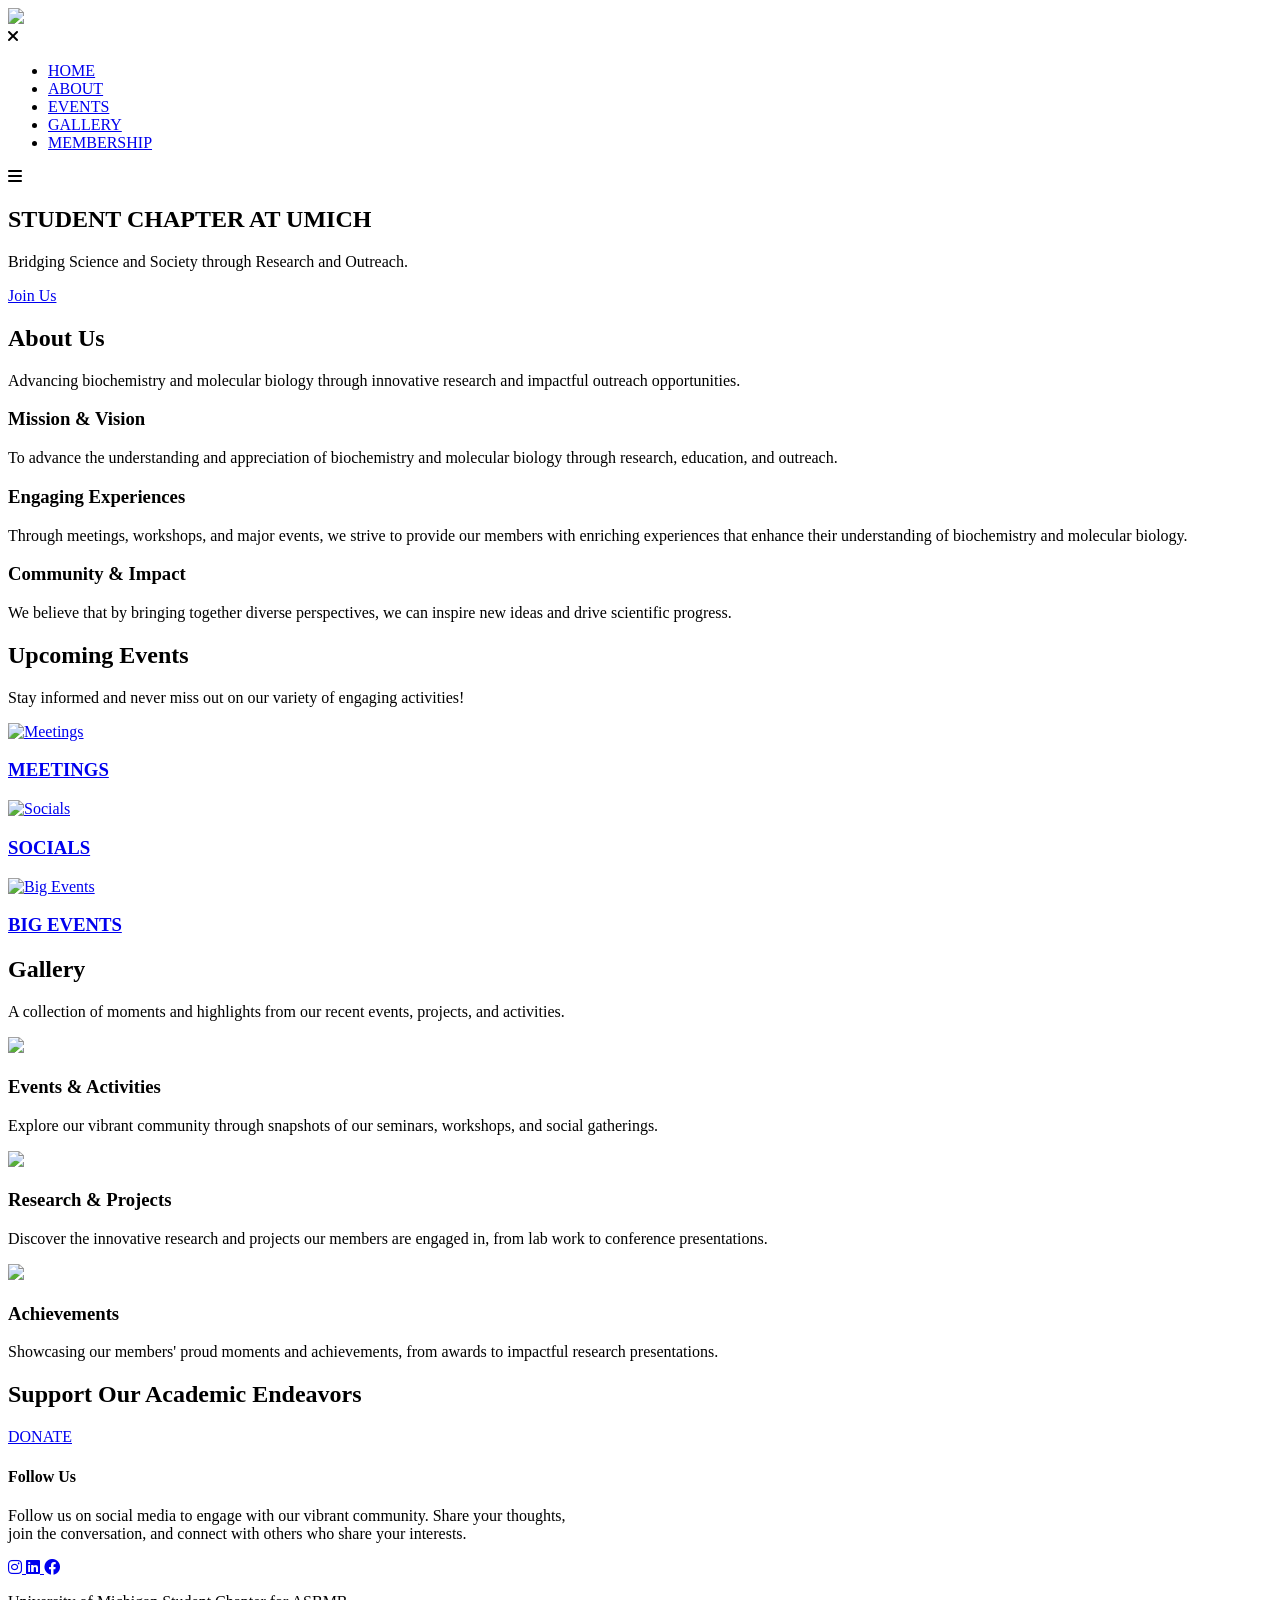
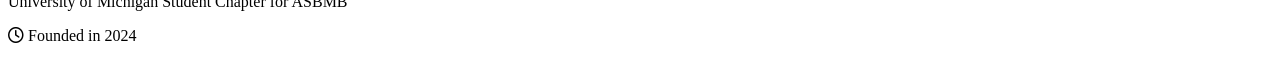
==== index.html @ a03bdf47 "Add files via upload" ====
<!DOCTYPE html>
<html lang="en">
<head>
    <meta charset="UTF-8">
    <meta name="viewport" content="width=device-width, initial-scale=1.0">
    <title>UMICH ASBMB Website Design V2</title>
    <link rel="stylesheet" href="style.css">
    <link rel="preconnect" href="https://fonts.googleapis.com">
<link rel="preconnect" href="https://fonts.gstatic.com" crossorigin>
<link href="https://fonts.googleapis.com/css2?family=Montserrat:ital,wght@0,100..900;1,100..900&display=swap" rel="stylesheet">
<link rel="stylesheet" href="https://cdnjs.cloudflare.com/ajax/libs/font-awesome/6.0.0-beta3/css/all.min.css">
</head>
<body>
    <section class="header">
        <nav>
            <a href="index.html"><img src="images/logo.png"></a>
            <div class="nav-links" id="navLinks">
                <i class="fa fa-times" onclick="hideMenu()"></i>
                <ul>
                    <li><a href="index.html">HOME</a></li>
                    <li><a href="about.html">ABOUT</a></li>
                    <li><a href="events.html">EVENTS</a></li>
                    <li><a href="gallery.html">GALLERY</a></li>
                    <li><a href="membership.html">MEMBERSHIP</a></li>
                </ul>
            </div>
            <i class="fa fa-bars" onclick="showMenu()"></i>
        </nav>

<div class="text-box">
    <h1>STUDENT CHAPTER AT UMICH</h1>
    <p>Bridging Science and Society through Research and Outreach.</p>
    <a href="https://docs.google.com/forms/d/e/1FAIpQLSdo-xtOnqv6k1hNhQ9JfQCljCwL955bYBti_c7rVlKZ0cJYQA/viewform" class="hero-btn">Join Us</a>
</div>

    </section>

    <!-- Mission-->

     <section class="mission">
        <h1> About Us</h1>
        <p> Advancing biochemistry and molecular biology through innovative research and impactful outreach opportunities.</p>

       <div class="row">
        <div class="mission-col">
            <h3> Mission & Vision</h3>
            <p> To advance the understanding and appreciation of biochemistry and molecular biology through research, education, and outreach.</p>

        </div>
        <div class="mission-col">
            <h3> Engaging Experiences</h3>
            <p> Through meetings, workshops, and major events, we strive to provide our members with enriching experiences that enhance their understanding of biochemistry and molecular biology. </p>

        </div>
        <div class="mission-col">
            <h3>Community & Impact</h3>
            <p> We believe that by bringing together diverse perspectives, we can inspire new ideas and drive scientific progress. </p>

        </div>
       </div>

     </section>


     <!-- Events -->
      <section class="events">
        <h1>Upcoming Events</h1>
        <p>Stay informed and never miss out on our variety of engaging activities!</p>
        <div class="row">
            <div class="events-col">
                <a href="events.html#meetings">
                <img src="images/twoworkers.png" alt="Meetings">
                <div class="layer">
                    <h3>MEETINGS</h3>
                </div>
                 </a>
             </div>
             <div class="events-col">
                <a href="events.html#socials">
                <img src="images/social.png" alt="Socials">
                <div class="layer">
                    <h3>SOCIALS </h3>
                </div>
            </a>
            </div>
            <div class="events-col">
                <a href="events.html#big-events">
                <img src="images/research.png" alt="Big Events">
                <div class="layer">
                    <h3>BIG EVENTS</h3>
                </div>
            </a>
            </div>
    
        </div>

      </section>


      <!-- Gallery -->
       <section class="gallery">
        <h1>Gallery</h1>
        <p> A collection of moments and highlights from our recent events, projects, and activities.</p>

        <div class="row"> 
            <div class="gallery-col">
                <img src="images/socials.png">
                <h3>Events & Activities</h3>
                <p>Explore our vibrant community through snapshots of our seminars, workshops, and social gatherings. 
                    </p>
            </div>
            <div class="gallery-col">
                <img src="images/projects.png">
                <h3>Research & Projects</h3>
                <p> Discover the innovative research and projects our members are engaged in, from lab work to conference presentations.</p>
            </div>
            <div class="gallery-col">
                <img src="images/awards.png">
                <h3>Achievements</h3>
                <p>Showcasing our members' proud moments and achievements, from awards to impactful research presentations.</p>
            </div>

        </div>

        


       </section>

       <!-- Membership (Community) -->
        <section class="community">
            <h1> Support Our Academic Endeavors</h1>
            <a href="https://givebutter.com/umichasbmb" class="hero-btn">DONATE</a>

        </section>

        
        <!-- Footer -->
         <section class="footer">
            <h4>Follow Us</h4>
            <p>Follow us on social media to engage with our vibrant community. Share your thoughts,<br> join the conversation, and connect with others who share your interests.</p>
            <div class="icons">
                <a href="https://www.instagram.com/umichasbmb/" target="blank" aria-label="Instagram" class="social-link">
                    <i class="fa-brands fa-instagram"></i>
                </a>
                <a href="https://www.linkedin.com/company/umichsbmb/" target="blank" aria-label="LinkedIn" class="social-link">
                    <i class="fa-brands fa-linkedin"></i>
                </a>
                <a href="https://www.facebook.com/profile.php?id=61563752362259" target="blank" aria-label="Facebook"  class="social-link">
                    <i class="fa-brands fa-facebook"></i>
                </a>
            </div>
            <p>University of Michigan Student Chapter for ASBMB</p>
            <p><i class="fa-regular fa-clock"></i> Founded in 2024</p>
        </section>
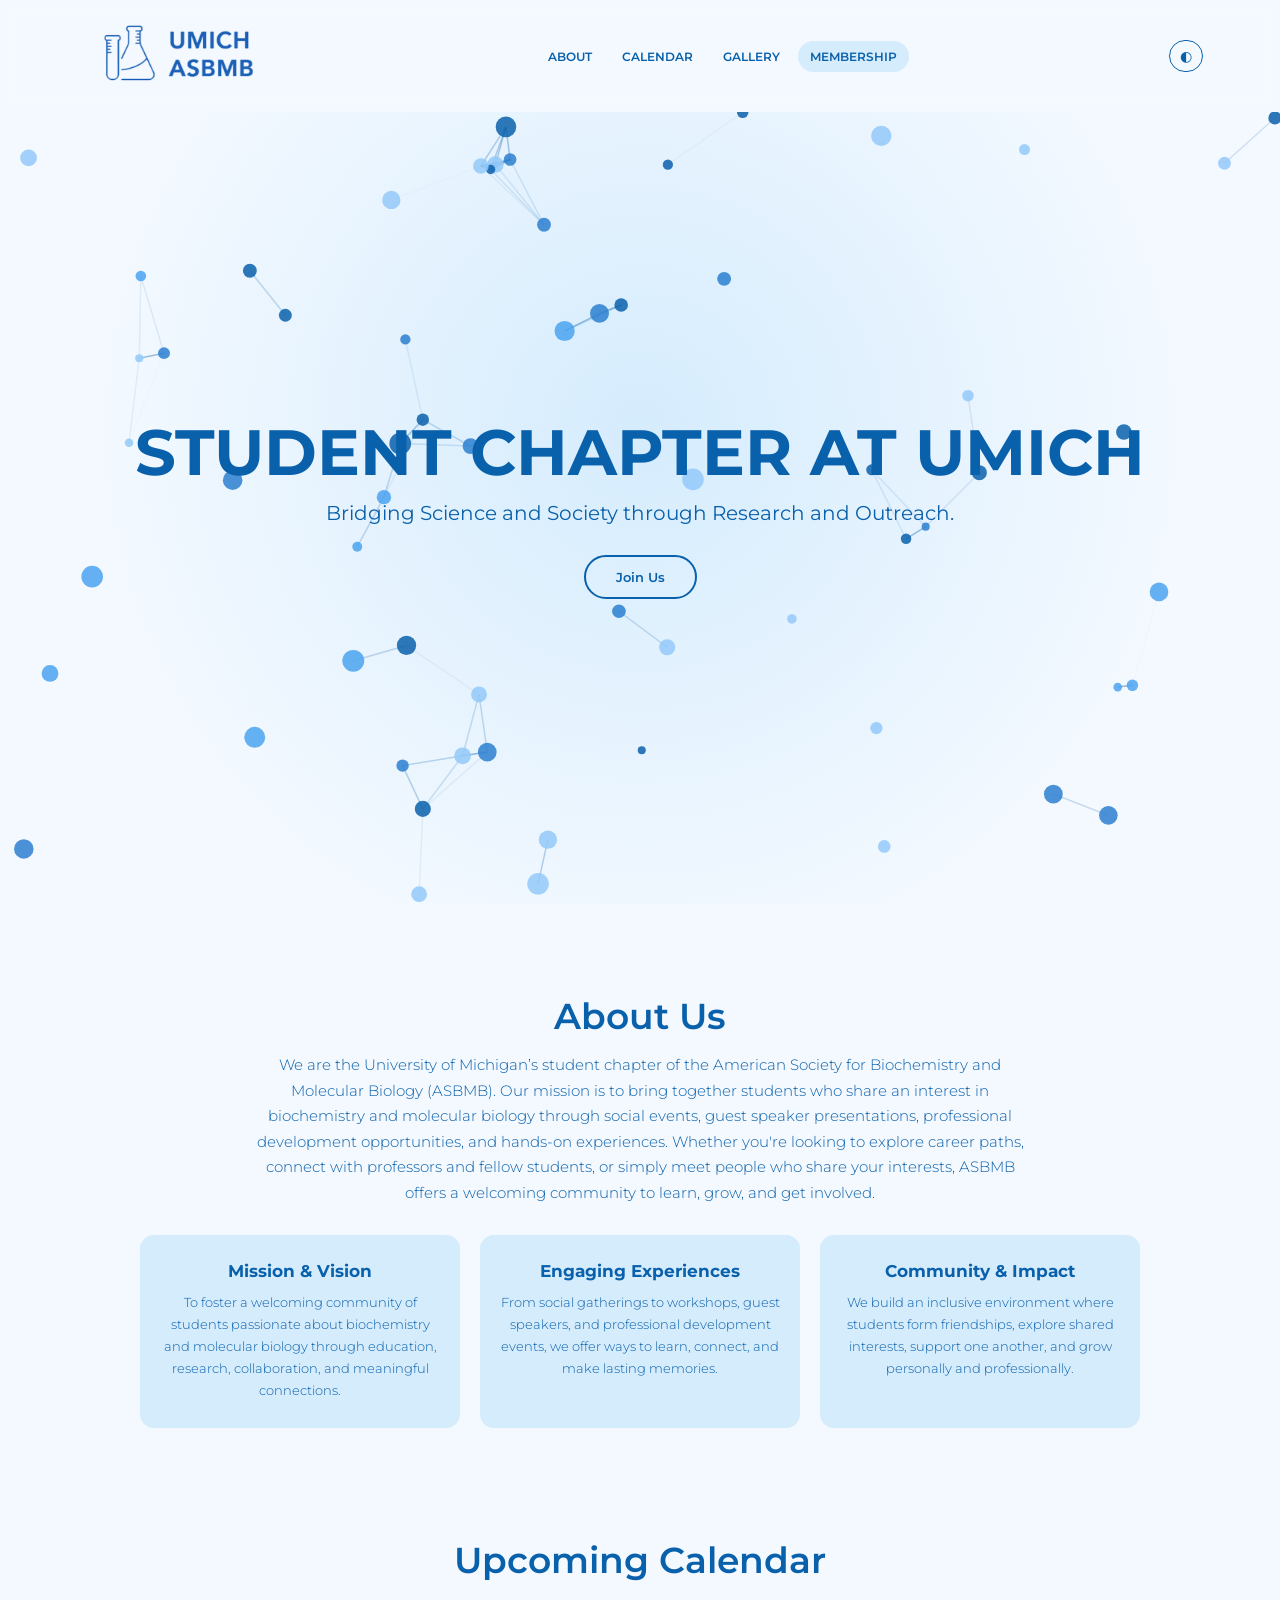
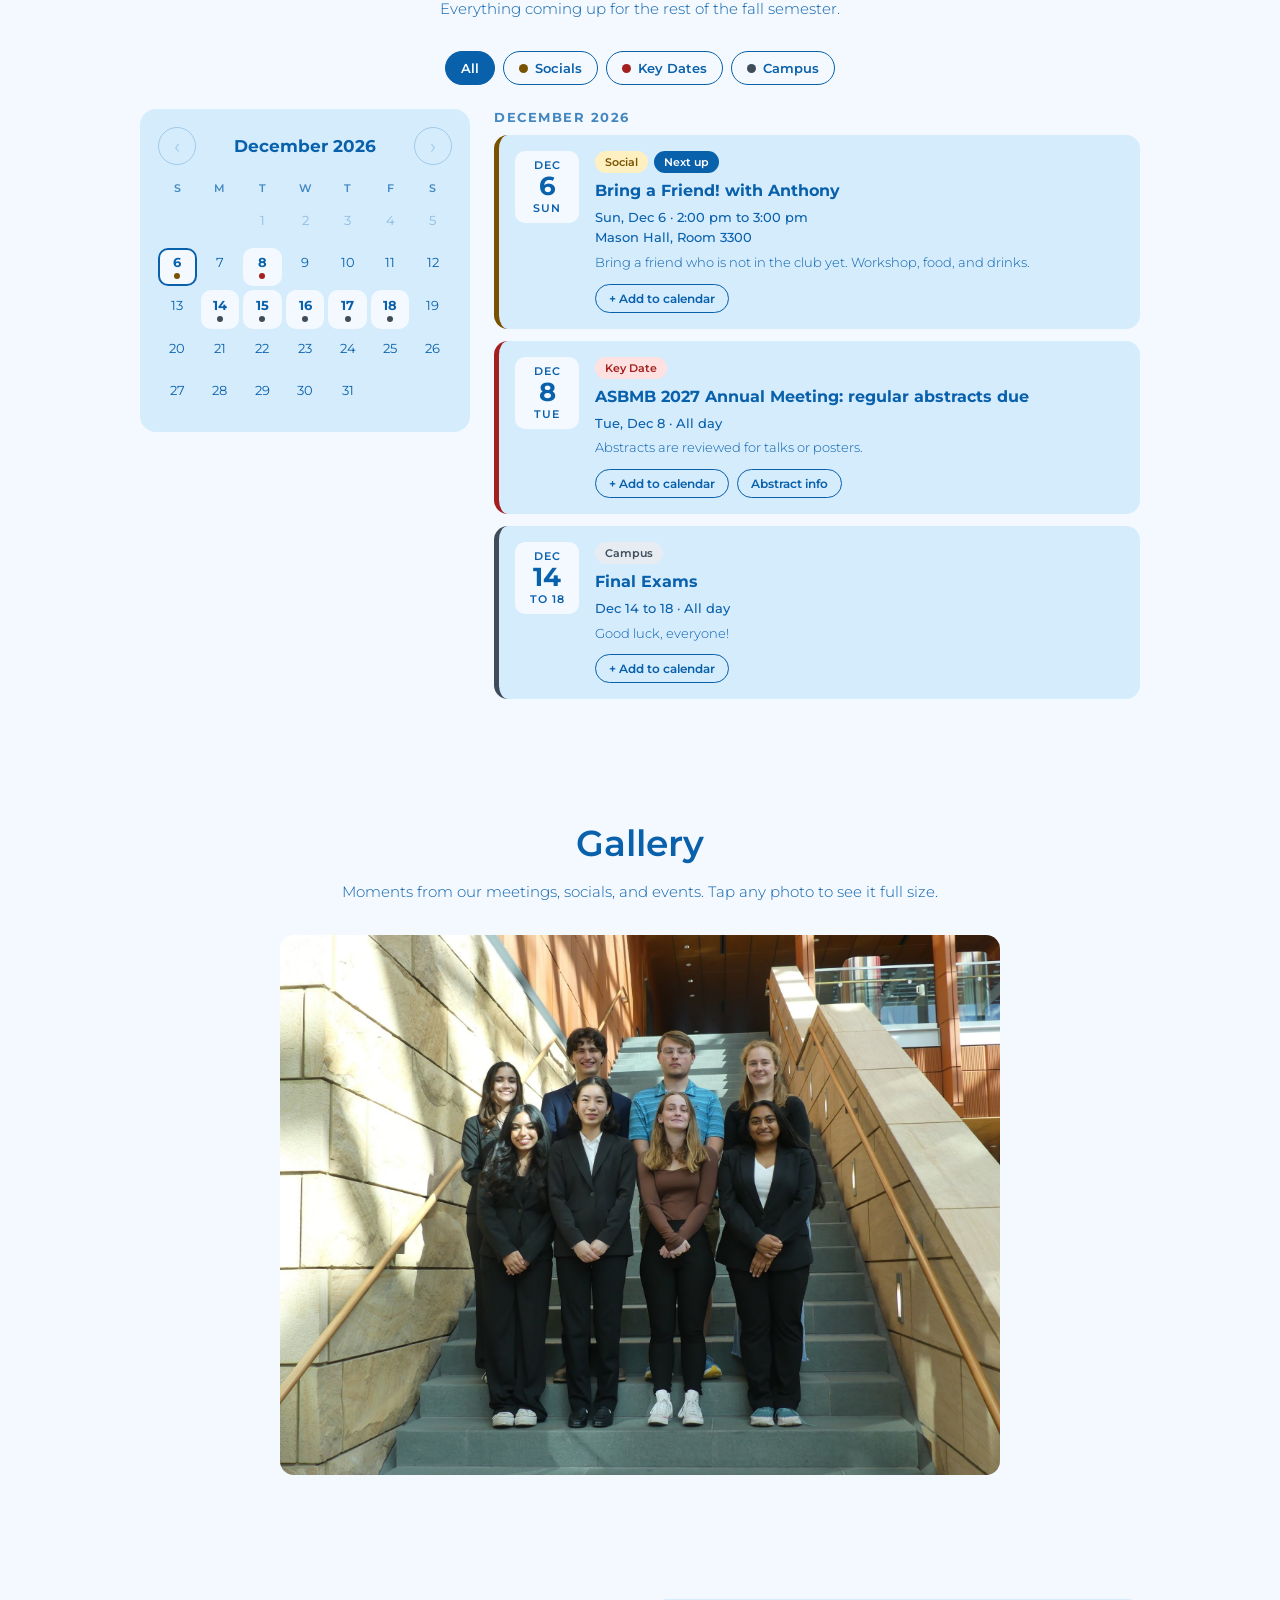
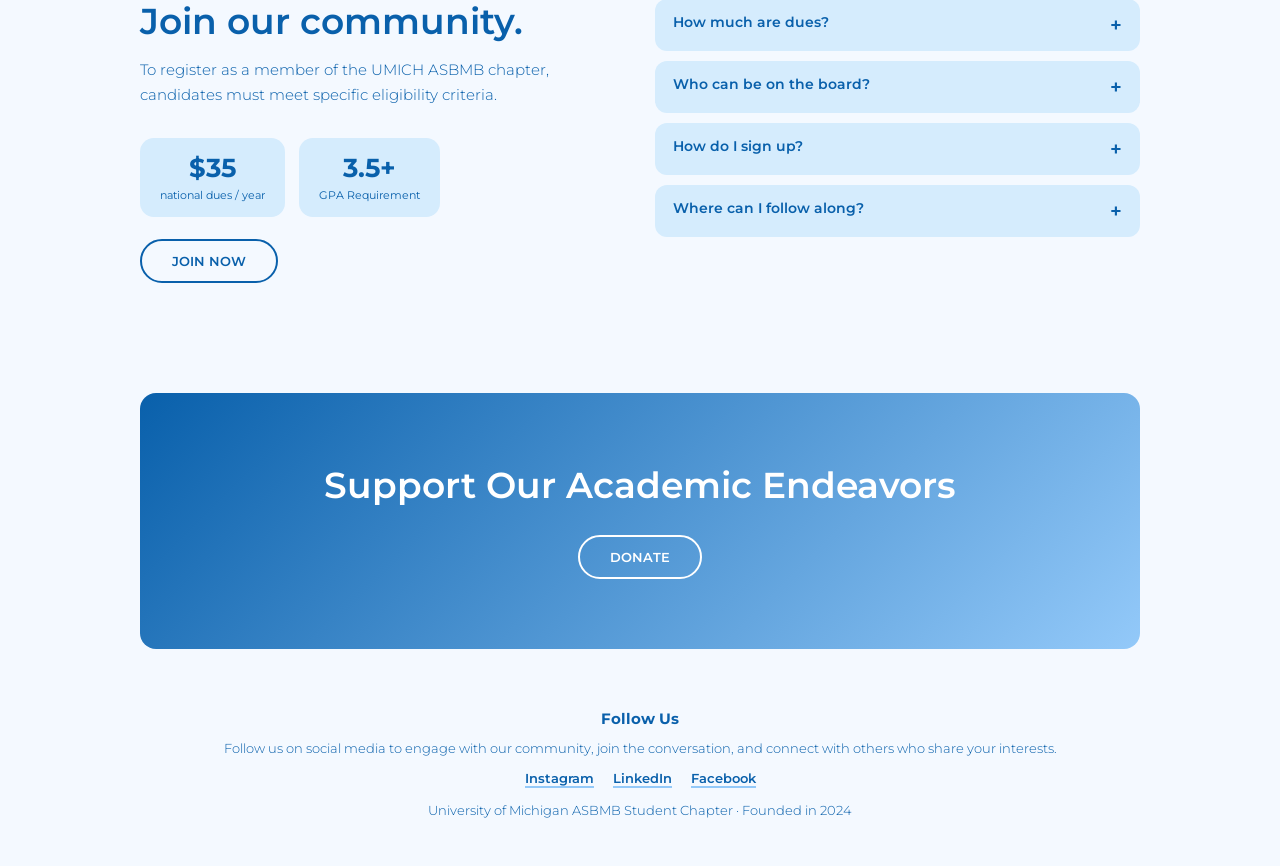
==== commit f6a59aba: "Add files via upload" ====
--- a/index.html
+++ b/index.html
@@ -1,166 +1,266 @@
 <!DOCTYPE html>
 <html lang="en">
-<head>
-    <meta charset="UTF-8">
-    <meta name="viewport" content="width=device-width, initial-scale=1.0">
-    <title>UMICH ASBMB Website Design V2</title>
-    <link rel="stylesheet" href="style.css">
-    <link rel="preconnect" href="https://fonts.googleapis.com">
-<link rel="preconnect" href="https://fonts.gstatic.com" crossorigin>
-<link href="https://fonts.googleapis.com/css2?family=Montserrat:ital,wght@0,100..900;1,100..900&display=swap" rel="stylesheet">
-<link rel="stylesheet" href="https://cdnjs.cloudflare.com/ajax/libs/font-awesome/6.0.0-beta3/css/all.min.css">
-</head>
-<body>
-    <section class="header">
-        <nav>
-            <a href="index.html"><img src="images/logo.png"></a>
-            <div class="nav-links" id="navLinks">
-                <i class="fa fa-times" onclick="hideMenu()"></i>
-                <ul>
-                    <li><a href="index.html">HOME</a></li>
-                    <li><a href="about.html">ABOUT</a></li>
-                    <li><a href="events.html">EVENTS</a></li>
-                    <li><a href="gallery.html">GALLERY</a></li>
-                    <li><a href="membership.html">MEMBERSHIP</a></li>
-                </ul>
-            </div>
-            <i class="fa fa-bars" onclick="showMenu()"></i>
-        </nav>
+ <head>
+  <meta charset="utf-8"/>
+  <meta content="width=device-width, initial-scale=1, viewport-fit=cover" name="viewport"/>
+  <title>
+   UMich ASBMB Student Chapter
+  </title>
+  <link href="https://fonts.googleapis.com" rel="preconnect"/>
+  <link crossorigin="" href="https://fonts.gstatic.com" rel="preconnect"/>
+  <link href="https://fonts.googleapis.com/css2?family=Montserrat:wght@300;500;600;700&amp;display=swap" rel="stylesheet"/>
+  <link href="style.css" rel="stylesheet"/>
+ </head>
+ <body>
+  <div aria-hidden="true" class="scroll-progress" id="scroll-progress">
+  </div>
+  <!-- Header: logo, navigation links, and theme controls -->
+  <nav>
+   <a aria-label="UMich ASBMB homepage" class="logo" href="#top">
+    <img alt="UMich ASBMB logo" class="logo-light" height="118" src="[data-uri]" width="268"/>
+    <img alt="UMich ASBMB logo" class="logo-dark" height="118" src="[data-uri]" width="268"/>
+   </a>
+   <ul id="menu">
+    <li>
+     <a class="l" href="#about">
+      ABOUT
+     </a>
+    </li>
+    <li>
+     <a class="l" href="#events">
+      CALENDAR
+     </a>
+    </li>
+    <li>
+     <a class="l" href="#gallery">
+      GALLERY
+     </a>
+    </li>
+    <li>
+     <a class="l" href="#join">
+      MEMBERSHIP
+     </a>
+    </li>
+   </ul>
+   <span>
+    <button aria-label="Toggle dark mode" id="theme">
+     ◐
+    </button>
+    <button aria-controls="menu" aria-expanded="false" aria-label="Menu" id="burger">
+     ☰
+    </button>
+   </span>
+  </nav>
+  <!-- HERO: animated molecules and main call to action -->
+  <header class="hero" id="top">
+   <canvas id="cv">
+   </canvas>
+   <div class="box">
+    <h1>
+     STUDENT CHAPTER AT UMICH
+    </h1>
+    <p>
+     Bridging Science and Society through Research and Outreach.
+    </p>
+    <a class="btn" href="https://docs.google.com/forms/d/e/1FAIpQLScmgI9MgOX76nTSEptZH2UmDCdz0ov4uwcDUiNK2yses8GsNQ/viewform?usp=publish-editor" rel="noopener" target="_blank">
+     Join Us
+    </a>
+   </div>
+   
+  </header>
+  <!-- ABOUT: chapter introduction and three mission cards -->
+  <section class="s" id="about">
+   <h2 class="rv">
+    About Us
+   </h2>
+   <p class="lead rv">
+We are the University of Michigan’s student chapter of the American Society for Biochemistry and Molecular Biology (ASBMB). Our mission is to bring together students who share an interest in biochemistry and molecular biology through social events, guest speaker presentations, professional development opportunities, and hands-on experiences. Whether you're looking to explore career paths, connect with professors and fellow students, or simply meet people who share your interests, ASBMB offers a welcoming community to learn, grow, and get involved.   </p>
+   <div class="grid">
+    <div class="card rv">
 
-<div class="text-box">
-    <h1>STUDENT CHAPTER AT UMICH</h1>
-    <p>Bridging Science and Society through Research and Outreach.</p>
-    <a href="https://docs.google.com/forms/d/e/1FAIpQLSdo-xtOnqv6k1hNhQ9JfQCljCwL955bYBti_c7rVlKZ0cJYQA/viewform" class="hero-btn">Join Us</a>
-</div>
+     <h3>
+      Mission &amp; Vision
+     </h3>
+     <p>
+      To foster a welcoming community of students passionate about biochemistry and molecular biology through education, research, collaboration, and meaningful connections.
+     </p>
+    </div>
+    <div class="card rv">
+     <h3>
+      Engaging Experiences
+     </h3>
+     <p>
+      From social gatherings to workshops, guest speakers, and professional development events, we offer ways to learn, connect, and make lasting memories.
+     </p>
+    </div>
+    <div class="card rv">
 
-    </section>
+     <h3>
+      Community &amp; Impact
+     </h3>
+     <p>
+      We build an inclusive environment where students form friendships, explore shared interests, support one another, and grow personally and professionally.
+     </p>
+    </div>
+   </div>
+  </section>
+  <!-- CALENDAR: the events themselves live in script.js (look for "var EVENTS") -->
+  <section class="s" id="events">
+   <h2 class="rv">
+    Upcoming Calendar
+   </h2>
+   <p class="lead rv">
+    Everything coming up for the rest of the fall semester.
+   </p>
+   <div aria-label="Filter events by type" class="cal-filters rv" id="cal-filters" role="group">
+   </div>
+   <div class="cal rv">
+    <div class="cal-month">
+     <div class="cal-head">
+      <button aria-label="Previous month" id="cal-prev" type="button">&lsaquo;</button>
+      <h3 aria-live="polite" id="cal-title"></h3>
+      <button aria-label="Next month" id="cal-next" type="button">&rsaquo;</button>
+     </div>
+     <div class="cal-grid" id="cal-grid">
+     </div>
+    </div>
+    <div class="agenda" id="agenda">
+    </div>
+   </div>
+  </section>
+  <!-- GALLERY: the photo list lives in script.js (look for "var PHOTOS") -->
+  <section class="s" id="gallery">
+   <h2 class="rv">
+    Gallery
+   </h2>
+   <p class="lead rv">
+    Moments from our meetings, socials, and events. Tap any photo to see it full size.
+   </p>
+   <div class="gallery-grid" id="gallery-grid">
+   </div>
+   <p class="gallery-empty" hidden id="gallery-empty">
+    Photos coming soon! Follow us on Instagram to see the latest.
+   </p>
+   <button class="btn" hidden id="gallery-more" type="button">
+    Show more photos
+   </button>
+  </section>
+  <!-- MEMBERSHIP: registration form and FAQs -->
+  <section class="s" id="join">
+   <div class="join">
+    <div class="rv">
+     <h2>
+      Join our community.
+     </h2>
+     <p class="lead join-lead">
+      To register as a member of the UMICH ASBMB chapter, candidates must meet specific eligibility criteria.
+     </p>
+     <div class="stat">
+      <div>
+       <b>
+        $35
+       </b>
+       <span>
+        national dues / year
+       </span>
+      </div>
+      <div>
+       <b>
+        3.5+
+       </b>
+       <span>
+        GPA Requirement
+       </span>
+      </div>
+     </div>
+     <a class="btn" href="https://docs.google.com/forms/d/e/1FAIpQLScmgI9MgOX76nTSEptZH2UmDCdz0ov4uwcDUiNK2yses8GsNQ/viewform?usp=publish-editor" rel="noopener" target="_blank">
+      JOIN NOW
+     </a>
+    </div>
+    <div class="rv">
+     <details>
+      <summary>
+       How much are dues?
+      </summary>
+      <p>
+       National dues are set at $25 per year, plus an additional $10 for local chapter activities.
+      </p>
+     </details>
+     <details>
+      <summary>
+       Who can be on the board?
+      </summary>
+      <p>
+       Prospective board members must maintain a GPA of 3.5 or higher and be pursuing a major in biology, chemistry, or a related field.
+      </p>
+     </details>
+     <details>
+      <summary>
+       How do I sign up?
+      </summary>
+      <p>
+       Hit &ldquo;Join Now&rdquo; and fill out the membership form.
+      </p>
+     </details>
+     <details>
+      <summary>
+       Where can I follow along?
+      </summary>
+      <p>
+       Find us on Instagram, LinkedIn, and Facebook, linked below.
+      </p>
+     </details>
+    </div>
+   </div>
+  </section>
+  <!-- SUPPORT: donation link -->
+  <div class="donate rv">
+   <h2>
+    Support Our Academic Endeavors
+   </h2>
+   <a class="btn" href="https://givebutter.com/umichasbmb" rel="noopener" target="_blank">
+    DONATE
+   </a>
+  </div>
+  <!-- FOOTER: official social-media links -->
+  <footer>
+   <h3 class="footer-heading">
+    Follow Us
+   </h3>
+   <p>
+    Follow us on social media to engage with our community, join the conversation, and connect with others who share your interests.
+   </p>
+   <div class="soc">
+    <a href="https://www.instagram.com/asbmbatumich/" rel="noopener" target="_blank">
+     Instagram
+    </a>
+    <a href="https://www.linkedin.com/company/umichsbmb/" rel="noopener" target="_blank">
+     LinkedIn
+    </a>
+    <a href="https://www.facebook.com/profile.php?id=61563752362259" rel="noopener" target="_blank">
+     Facebook
+    </a>
+   </div>
+   <p>
+    University of Michigan ASBMB Student Chapter &middot; Founded in 2024
+   </p>
+  </footer>
+  <!-- PHOTO VIEWER: opens when a gallery photo is tapped -->
+  <div aria-label="Photo viewer" aria-modal="true" class="lb" hidden id="lb" role="dialog">
+   <div class="lb-count" id="lb-count"></div>
+   <button aria-label="Close photo viewer" class="lb-close" id="lb-close" type="button">&times;</button>
+   <button aria-label="Previous photo" class="lb-prev" id="lb-prev" type="button">&lsaquo;</button>
+   <figure>
+    <img alt="" id="lb-img"/>
+    <figcaption id="lb-cap"></figcaption>
+   </figure>
+   <button aria-label="Next photo" class="lb-next" id="lb-next" type="button">&rsaquo;</button>
+  </div>
+  <button aria-label="Back to top" id="back-to-top" title="Back to top" type="button">
+   &uarr;
+  </button>
+  <script defer="" src="script.js">
+  </script>
+ </body>
+</html>
 
-    <!-- Mission-->
-
-     <section class="mission">
-        <h1> About Us</h1>
-        <p> Advancing biochemistry and molecular biology through innovative research and impactful outreach opportunities.</p>
-
-       <div class="row">
-        <div class="mission-col">
-            <h3> Mission & Vision</h3>
-            <p> To advance the understanding and appreciation of biochemistry and molecular biology through research, education, and outreach.</p>
-
-        </div>
-        <div class="mission-col">
-            <h3> Engaging Experiences</h3>
-            <p> Through meetings, workshops, and major events, we strive to provide our members with enriching experiences that enhance their understanding of biochemistry and molecular biology. </p>
-
-        </div>
-        <div class="mission-col">
-            <h3>Community & Impact</h3>
-            <p> We believe that by bringing together diverse perspectives, we can inspire new ideas and drive scientific progress. </p>
-
-        </div>
-       </div>
-
-     </section>
-
-
-     <!-- Events -->
-      <section class="events">
-        <h1>Upcoming Events</h1>
-        <p>Stay informed and never miss out on our variety of engaging activities!</p>
-        <div class="row">
-            <div class="events-col">
-                <a href="events.html#meetings">
-                <img src="images/twoworkers.png" alt="Meetings">
-                <div class="layer">
-                    <h3>MEETINGS</h3>
-                </div>
-                 </a>
-             </div>
-             <div class="events-col">
-                <a href="events.html#socials">
-                <img src="images/social.png" alt="Socials">
-                <div class="layer">
-                    <h3>SOCIALS </h3>
-                </div>
-            </a>
-            </div>
-            <div class="events-col">
-                <a href="events.html#big-events">
-                <img src="images/research.png" alt="Big Events">
-                <div class="layer">
-                    <h3>BIG EVENTS</h3>
-                </div>
-            </a>
-            </div>
-    
-        </div>
-
-      </section>
-
-
-      <!-- Gallery -->
-       <section class="gallery">
-        <h1>Gallery</h1>
-        <p> A collection of moments and highlights from our recent events, projects, and activities.</p>
-
-        <div class="row"> 
-            <div class="gallery-col">
-                <img src="images/socials.png">
-                <h3>Events & Activities</h3>
-                <p>Explore our vibrant community through snapshots of our seminars, workshops, and social gatherings. 
-                    </p>
-            </div>
-            <div class="gallery-col">
-                <img src="images/projects.png">
-                <h3>Research & Projects</h3>
-                <p> Discover the innovative research and projects our members are engaged in, from lab work to conference presentations.</p>
-            </div>
-            <div class="gallery-col">
-                <img src="images/awards.png">
-                <h3>Achievements</h3>
-                <p>Showcasing our members' proud moments and achievements, from awards to impactful research presentations.</p>
-            </div>
-
-        </div>
-
-        
-
-
-       </section>
-
-       <!-- Membership (Community) -->
-        <section class="community">
-            <h1> Support Our Academic Endeavors</h1>
-            <a href="https://givebutter.com/umichasbmb" class="hero-btn">DONATE</a>
-
-        </section>
-
-        
-        <!-- Footer -->
-         <section class="footer">
-            <h4>Follow Us</h4>
-            <p>Follow us on social media to engage with our vibrant community. Share your thoughts,<br> join the conversation, and connect with others who share your interests.</p>
-            <div class="icons">
-                <a href="https://www.instagram.com/umichasbmb/" target="blank" aria-label="Instagram" class="social-link">
-                    <i class="fa-brands fa-instagram"></i>
-                </a>
-                <a href="https://www.linkedin.com/company/umichsbmb/" target="blank" aria-label="LinkedIn" class="social-link">
-                    <i class="fa-brands fa-linkedin"></i>
-                </a>
-                <a href="https://www.facebook.com/profile.php?id=61563752362259" target="blank" aria-label="Facebook"  class="social-link">
-                    <i class="fa-brands fa-facebook"></i>
-                </a>
-            </div>
-            <p>University of Michigan Student Chapter for ASBMB</p>
-            <p><i class="fa-regular fa-clock"></i> Founded in 2024</p>
-        </section>
-
-
-         
-
-
-
-
-
-
-   
-
--- a/style.css
+++ b/style.css
@@ -0,0 +1,671 @@
+/* ============================================================================
+   UMICH ASBMB — WEBSITE STYLES
+   ============================================================================ */
+
+:root {
+  --bg:#f4f9ff;
+  --ink:#0960AB;
+  --card:#d5ecfd;
+  --soft:#93c9f9;
+  --on:#fff;
+  --glass:rgba(244,249,255,.85);
+  color-scheme:light;
+  box-sizing:border-box;
+  padding-top:env(safe-area-inset-top,0px);
+  padding-bottom:env(safe-area-inset-bottom,0px)
+}
+
+@media(prefers-color-scheme:dark) {
+  :root:not([data-theme="light"]) {
+    --bg:#0b1a2b;
+    --ink:#9cd0ff;
+    --card:#12304d;
+    --soft:#4aa3f0;
+    --on:#0b1a2b;
+    --glass:rgba(11,26,43,.85);
+    color-scheme:dark
+  }
+
+}
+
+:root[data-theme="dark"] {
+  --bg:#0b1a2b;
+  --ink:#9cd0ff;
+  --card:#12304d;
+  --soft:#4aa3f0;
+  --on:#0b1a2b;
+  --glass:rgba(11,26,43,.85);
+  color-scheme:dark
+}
+
+html {
+  scroll-behavior:smooth;
+  scroll-padding-top:calc(70px + env(safe-area-inset-top,0px))
+}
+
+* {
+  box-sizing:border-box;
+  margin:0;
+  font-family:Montserrat,system-ui,sans-serif
+}
+
+body {
+  background:var(--bg);
+  color:var(--ink);
+  overflow-x:hidden
+}
+
+body::before {
+  content:"";
+  position:fixed;
+  inset:0 0 auto;
+  height:env(safe-area-inset-top,0px);
+  background:var(--glass);
+  z-index:10
+}
+
+nav {
+  position:sticky;
+  top:env(safe-area-inset-top,0px);
+  z-index:11;
+  display:flex;
+  align-items:center;
+  justify-content:space-between;
+  padding:12px 6%;
+  background:var(--glass);
+  backdrop-filter:blur(8px)
+}
+
+.logo {
+  font-weight:700;
+  font-size:18px;
+  letter-spacing:1px;
+  color:var(--ink);
+  text-decoration:none
+}
+
+.logo span {
+  color:var(--soft)
+}
+
+nav ul {
+  display:flex;
+  gap:6px;
+  list-style:none;
+  padding:0
+}
+
+nav a.l {
+  color:var(--ink);
+  text-decoration:none;
+  font-size:12px;
+  font-weight:600;
+  padding:8px 12px;
+  border-radius:20px;
+  transition:.3s;
+  display:block
+}
+
+nav a.l:hover,nav a.l.act {
+  background:var(--card)
+}
+
+#theme,#burger {
+  background:none;
+  border:1px solid var(--ink);
+  color:var(--ink);
+  border-radius:20px;
+  padding:6px 10px;
+  cursor:pointer;
+  font-size:14px
+}
+
+#burger {
+  display:none
+}
+
+@media(max-width:760px) {
+  #burger {
+    display:block
+  }
+
+  nav ul {
+    position:absolute;
+    top:100%;
+    left:0;
+    right:0;
+    flex-direction:column;
+    background:var(--glass);
+    padding:10px 6%;
+    display:none
+  }
+
+  nav ul.open {
+    display:flex
+  }
+
+}
+
+.hero {
+  position:relative;
+  min-height:88vh;
+  display:grid;
+  place-items:center;
+  text-align:center;
+  overflow:hidden;
+  background:radial-gradient(circle at 50% 40%,var(--card),var(--bg) 70%)
+}
+
+#cv {
+  position:absolute;
+  inset:0;
+  width:100%;
+  height:100%
+}
+
+.hero .box {
+  position:relative;
+  pointer-events:none;
+  padding:0 6%
+}
+
+.hero h1 {
+  font-size:clamp(30px,7vw,64px);
+  font-weight:700;
+  line-height:1.1
+}
+
+.hero p {
+  margin:14px 0 30px;
+  font-size:clamp(14px,2.2vw,20px)
+}
+
+.hint {
+  position:absolute;
+  bottom:16px;
+  left:0;
+  right:0;
+  font-size:12px;
+  opacity:.7
+}
+
+.btn {
+  pointer-events:auto;
+  display:inline-block;
+  text-decoration:none;
+  color:var(--ink);
+  border:2px solid var(--ink);
+  padding:12px 30px;
+  font-size:13px;
+  font-weight:600;
+  border-radius:30px;
+  transition:.3s;
+  background:transparent;
+  cursor:pointer
+}
+
+.btn:hover {
+  background:var(--ink);
+  color:var(--on);
+  transform:translateY(-2px)
+}
+
+section.s {
+  width:min(1000px,88%);
+  margin:auto;
+  padding:90px 0 20px;
+  text-align:center
+}
+
+h2 {
+  font-size:clamp(26px,4vw,36px);
+  font-weight:600;
+  margin-bottom:14px
+}
+
+p.lead {
+  font-size:15px;
+  line-height:1.7;
+  font-weight:300;
+  max-width:780px;
+  margin:0 auto 30px
+}
+
+.rv {
+  opacity:0;
+  transform:translateY(30px);
+  transition:.8s
+}
+
+.rv.in {
+  opacity:1;
+  transform:none
+}
+
+.grid {
+  display:grid;
+  grid-template-columns:repeat(auto-fit,minmax(240px,1fr));
+  gap:20px
+}
+
+.card {
+  background:var(--card);
+  border-radius:14px;
+  padding:26px 20px;
+  transition:.4s;
+  text-align:center
+}
+
+.card:hover {
+  box-shadow:0 0 24px var(--soft);
+  transform:translateY(-4px)
+}
+
+.card h3 {
+  font-size:17px;
+  margin-bottom:10px
+}
+
+.card p {
+  font-size:13px;
+  line-height:1.7;
+  font-weight:300
+}
+
+.ico {
+  font-size:30px;
+  display:block;
+  margin-bottom:8px
+}
+
+.flip {
+  perspective:900px;
+  height:260px;
+  background:none;
+  border:0;
+  padding:0;
+  cursor:pointer;
+  color:inherit;
+  text-align:center
+}
+
+.flip .in2 {
+  position:relative;
+  width:100%;
+  height:100%;
+  transition:transform .7s;
+  transform-style:preserve-3d
+}
+
+.flip.on .in2 {
+  transform:rotateY(180deg)
+}
+
+.face {
+  position:absolute;
+  inset:0;
+  backface-visibility:hidden;
+  -webkit-backface-visibility:hidden;
+  border-radius:14px;
+  padding:22px 18px;
+  display:flex;
+  flex-direction:column;
+  justify-content:center;
+  align-items:center;
+  background:var(--card);
+  overflow:auto
+}
+
+.back {
+  transform:rotateY(180deg);
+  background:var(--ink);
+  color:var(--on)
+}
+
+.back p,.back h3 {
+  color:var(--on)
+}
+
+.face h3 {
+  font-size:18px;
+  margin-bottom:8px
+}
+
+.face p {
+  font-size:12.5px;
+  line-height:1.6
+}
+
+.tap {
+  font-size:11px;
+  opacity:.7;
+  margin-top:10px
+}
+
+.tile {
+  aspect-ratio:4/3;
+  border-radius:14px;
+  background:linear-gradient(135deg,var(--card),var(--soft));
+  display:flex;
+  flex-direction:column;
+  align-items:center;
+  justify-content:center;
+  gap:6px;
+  padding:16px;
+  transition:transform .15s;
+  cursor:pointer
+}
+
+.tile b {
+  font-size:15px
+}
+
+.tile small {
+  font-size:12px;
+  font-weight:300;
+  line-height:1.5
+}
+
+.join {
+  display:grid;
+  grid-template-columns:repeat(auto-fit,minmax(260px,1fr));
+  gap:30px;
+  align-items:start;
+  text-align:left
+}
+
+.join h2 {
+  text-align:left
+}
+
+.stat {
+  display:flex;
+  gap:14px;
+  margin:22px 0
+}
+
+.stat div {
+  background:var(--card);
+  border-radius:14px;
+  padding:14px 20px;
+  text-align:center
+}
+
+.stat b {
+  display:block;
+  font-size:26px
+}
+
+.stat span {
+  font-size:11px
+}
+
+details {
+  background:var(--card);
+  border-radius:12px;
+  margin-bottom:10px;
+  padding:14px 18px;
+  cursor:pointer
+}
+
+summary {
+  font-weight:600;
+  font-size:14px;
+  list-style:none;
+  display:flex;
+  justify-content:space-between
+}
+
+summary::after {
+  content:"+";
+  font-size:20px;
+  transition:.3s
+}
+
+details[open] summary::after {
+  transform:rotate(45deg)
+}
+
+details p {
+  font-size:13px;
+  line-height:1.7;
+  font-weight:300;
+  margin-top:10px
+}
+
+.donate {
+  margin:90px auto 0;
+  width:min(1000px,88%);
+  border-radius:16px;
+  padding:70px 20px;
+  text-align:center;
+  background:linear-gradient(135deg,var(--ink),var(--soft));
+  color:var(--on)
+}
+
+.donate h2 {
+  color:var(--on)
+}
+
+.donate .btn {
+  border-color:var(--on);
+  color:var(--on);
+  margin-top:14px
+}
+
+.donate .btn:hover {
+  background:var(--on);
+  color:var(--ink)
+}
+
+footer {
+  text-align:center;
+  padding:60px 6% 40px;
+  font-size:13px
+}
+
+footer p {
+  margin:8px 0;
+  font-weight:300
+}
+
+.soc a {
+  display:inline-block;
+  margin:6px 8px;
+  color:var(--ink);
+  font-weight:600;
+  font-size:13px;
+  text-decoration:none;
+  border-bottom:2px solid var(--soft)
+}
+
+.soc a:hover {
+  color:var(--soft)
+}
+
+
+@media(prefers-reduced-motion:reduce) {
+  * {
+    transition:none!important
+  }
+
+  .rv {
+    opacity:1;
+    transform:none
+  }
+
+
+}
+
+
+/* Site logo */
+.logo { display: inline-flex; align-items: center; flex-shrink: 0; }
+.logo img { display: block; width: clamp(128px, 17vw, 200px); height: auto; }
+nav { gap: 12px; }
+nav > span { display: flex; gap: 8px; align-items: center; }
+
+/* Scroll progress indicator and convenient back-to-top button */
+.scroll-progress { position: fixed; z-index: 50; top: 0; left: 0; height: 4px; width: 0; background: #2b7fd0; pointer-events: none; }
+#back-to-top { position: fixed; bottom: 22px; right: 22px; z-index: 19; height: 44px; width: 44px; border: 1px solid var(--ink); border-radius: 50%; background: var(--card); color: var(--ink); font-size: 22px; cursor: pointer; opacity: 0; pointer-events: none; transform: translateY(10px); transition: .25s; }
+#back-to-top.visible { opacity: 1; pointer-events: auto; transform: none; }
+#back-to-top:hover { box-shadow: 0 4px 20px rgba(9,96,171,.25); }
+.footer-heading { margin-bottom: 12px; }
+.join-lead { margin: 0; }
+.flip:focus-visible, .btn:focus-visible, nav a:focus-visible, #back-to-top:focus-visible { outline: 3px solid #f9bb46; outline-offset: 3px; }
+@media (max-width: 760px) { nav { flex-wrap: nowrap; } .logo img { width: 130px; } nav a.l { font-size: 14px; } }
+
+/* Logo: blue version in light mode, light blue version in dark mode. */
+.logo .logo-dark { display:none }
+:root[data-theme="dark"] .logo .logo-light { display:none }
+:root[data-theme="dark"] .logo .logo-dark { display:block }
+@media (prefers-color-scheme: dark) {
+  :root:not([data-theme="light"]) .logo .logo-light { display:none }
+  :root:not([data-theme="light"]) .logo .logo-dark { display:block }
+}
+
+/* ============================================================================
+   UPCOMING CALENDAR
+   Colors for each event type: "bg" is the soft tint, "ink" is the text/dot.
+   ============================================================================ */
+:root {
+  --meeting-bg:#d5ecfd; --meeting-ink:#0960AB;
+  --social-bg:#fff0c2;  --social-ink:#7a5300;
+  --big-bg:#e9e3ff;     --big-ink:#4a2fb0;
+  --deadline-bg:#ffe1e1;--deadline-ink:#a3201f;
+  --campus-bg:#e6ecf2;  --campus-ink:#3f4d5b;
+}
+@media (prefers-color-scheme: dark) {
+  :root:not([data-theme="light"]) {
+    --meeting-bg:#163a5c; --meeting-ink:#9cd0ff;
+    --social-bg:#3d3214;  --social-ink:#f9cf6a;
+    --big-bg:#2c2550;     --big-ink:#c4b5ff;
+    --deadline-bg:#4a1e22;--deadline-ink:#ffaaa8;
+    --campus-bg:#1f2c3a;  --campus-ink:#b8c6d4;
+  }
+}
+:root[data-theme="dark"] {
+  --meeting-bg:#163a5c; --meeting-ink:#9cd0ff;
+  --social-bg:#3d3214;  --social-ink:#f9cf6a;
+  --big-bg:#2c2550;     --big-ink:#c4b5ff;
+  --deadline-bg:#4a1e22;--deadline-ink:#ffaaa8;
+  --campus-bg:#1f2c3a;  --campus-ink:#b8c6d4;
+}
+.t-meeting  { --tb:var(--meeting-bg);  --ti:var(--meeting-ink) }
+.t-social   { --tb:var(--social-bg);   --ti:var(--social-ink) }
+.t-big      { --tb:var(--big-bg);      --ti:var(--big-ink) }
+.t-deadline { --tb:var(--deadline-bg); --ti:var(--deadline-ink) }
+.t-campus   { --tb:var(--campus-bg);   --ti:var(--campus-ink) }
+
+/* Filter buttons */
+.cal-filters { display:flex; flex-wrap:wrap; gap:8px; justify-content:center; margin-bottom:24px }
+.chip { display:inline-flex; align-items:center; gap:7px; border:1.5px solid var(--ink); background:none; color:var(--ink); font-size:13px; font-weight:600; padding:8px 15px; border-radius:20px; cursor:pointer; transition:.2s }
+.chip i { width:9px; height:9px; border-radius:50%; background:var(--ti) }
+.chip:hover { background:var(--card) }
+.chip[aria-pressed="true"] { background:var(--ink); color:var(--on) }
+
+/* Layout: month grid on the left, list on the right (stacks on phones) */
+.cal { display:grid; grid-template-columns:minmax(0,330px) minmax(0,1fr); gap:24px; align-items:start; text-align:left }
+.cal-month { background:var(--card); border-radius:16px; padding:18px; position:sticky; top:96px }
+.cal-head { display:flex; align-items:center; justify-content:space-between; margin-bottom:12px }
+.cal-head h3 { font-size:17px }
+.cal-head button { width:38px; height:38px; border-radius:50%; border:1.5px solid var(--ink); background:none; color:var(--ink); font-size:20px; line-height:1; cursor:pointer; transition:.2s }
+.cal-head button:hover:not(:disabled) { background:var(--ink); color:var(--on) }
+.cal-head button:disabled { opacity:.25; cursor:default }
+.cal-grid { display:grid; grid-template-columns:repeat(7,1fr); gap:4px }
+.dow { font-size:11px; font-weight:600; opacity:.7; text-align:center; padding:4px 0 6px }
+.day { aspect-ratio:1; border:0; border-radius:10px; background:transparent; color:var(--ink); font-size:13px; display:flex; flex-direction:column; align-items:center; justify-content:center; gap:3px; padding:0 }
+.day:disabled { cursor:default }
+.day.has { background:var(--bg); font-weight:700; cursor:pointer; transition:.2s }
+.day.has:hover { box-shadow:0 0 0 2px var(--soft) }
+.day.past { opacity:.35 }
+.day.today { box-shadow:inset 0 0 0 2px var(--ink) }
+.day.sel { background:var(--ink); color:var(--on) }
+.dots { display:flex; gap:3px; height:6px }
+.dots i { width:6px; height:6px; border-radius:50%; background:var(--ti) }
+.day.sel .dots i { box-shadow:0 0 0 1.5px var(--on) }
+
+/* Agenda list */
+.agenda .mo { font-size:13px; letter-spacing:1.5px; text-transform:uppercase; opacity:.75; margin:22px 0 10px }
+.agenda .mo:first-child { margin-top:0 }
+.ev { display:flex; gap:16px; background:var(--card); border-radius:14px; padding:16px; margin-bottom:12px; border-left:5px solid var(--ti); transition:box-shadow .3s, transform .3s; outline:none }
+.ev:hover { transform:translateY(-2px); box-shadow:0 6px 20px rgba(9,96,171,.18) }
+.ev.flash { animation:evflash 1.6s ease }
+@keyframes evflash { 0%,60% { box-shadow:0 0 0 3px var(--ink) } 100% { box-shadow:0 0 0 0 transparent } }
+.ev-date { flex:0 0 64px; text-align:center; background:var(--bg); border-radius:10px; padding:8px 4px; align-self:flex-start }
+.ev-date span { display:block; font-size:10.5px; font-weight:600; letter-spacing:1px; text-transform:uppercase }
+.ev-date b { display:block; font-size:26px; line-height:1.15 }
+.ev-body { flex:1; min-width:0 }
+.ev-tags { display:flex; flex-wrap:wrap; gap:6px; margin-bottom:7px }
+.pill { font-size:11px; font-weight:600; padding:4px 10px; border-radius:20px; background:var(--tb); color:var(--ti) }
+.pill.next { background:var(--ink); color:var(--on) }
+.pill.sample { background:transparent; border:1px dashed var(--ink); color:var(--ink) }
+.ev h4 { font-size:16px; line-height:1.35; margin-bottom:5px }
+.ev-meta { font-size:13px; font-weight:500; line-height:1.6 }
+.ev-note { font-size:13px; font-weight:300; line-height:1.6; margin-top:4px }
+.ev-actions { display:flex; flex-wrap:wrap; gap:8px; margin-top:11px }
+.ev-btn { font-size:12px; font-weight:600; color:var(--ink); text-decoration:none; border:1.5px solid var(--ink); border-radius:20px; padding:6px 13px; transition:.2s }
+.ev-btn:hover { background:var(--ink); color:var(--on) }
+.cal-empty { background:var(--card); border-radius:14px; padding:28px 20px; text-align:center; font-size:14px }
+.chip:focus-visible, .day:focus-visible, .cal-head button:focus-visible, .ev-btn:focus-visible { outline:3px solid #f9bb46; outline-offset:2px }
+
+@media (max-width: 820px) {
+  .cal { grid-template-columns:1fr }
+  .cal-month { position:static; max-width:420px; width:100%; margin:0 auto }
+}
+@media (max-width: 420px) {
+  .ev { gap:12px; padding:14px }
+  .ev-date { flex-basis:54px }
+}
+@media (prefers-reduced-motion: reduce) {
+  .ev.flash { animation:none; box-shadow:0 0 0 3px var(--ink) }
+}
+
+/* ============================================================================
+   PHOTO GALLERY
+   Photos of any shape tile together in columns, like a photo board.
+   ============================================================================ */
+[hidden] { display:none !important }
+.gallery-grid { columns:3 240px; column-gap:14px; text-align:left }
+.gallery-grid[data-count="1"] { columns:1; max-width:720px; margin:0 auto }
+.gallery-grid[data-count="2"] { columns:2 240px; max-width:860px; margin:0 auto }
+.gtile { display:block; position:relative; width:100%; margin:0 0 14px; padding:0; border:0; border-radius:14px; overflow:hidden; background:var(--card); cursor:zoom-in; break-inside:avoid; opacity:0; animation:gtile-in .6s ease forwards; transition:transform .25s ease, box-shadow .25s ease }
+.gtile img { display:block; width:100%; height:auto; min-height:120px; object-fit:cover; transition:transform .6s ease }
+.gtile:hover { box-shadow:0 12px 30px rgba(9,96,171,.3) }
+.gtile:hover img { transform:scale(1.06) }
+.gtile .gcap { position:absolute; left:0; right:0; bottom:0; padding:28px 14px 12px; font-size:13px; font-weight:600; color:#fff; background:linear-gradient(transparent, rgba(0,0,0,.65)); opacity:0; transform:translateY(6px); transition:.25s }
+.gtile:hover .gcap, .gtile:focus-visible .gcap { opacity:1; transform:none }
+.gtile:focus-visible { outline:3px solid #f9bb46; outline-offset:2px }
+.gtile.extra { display:none }
+.gallery-grid.all .gtile.extra { display:block }
+@keyframes gtile-in { from { opacity:0; transform:translateY(16px) } to { opacity:1; transform:none } }
+#gallery-more { margin-top:12px }
+.gallery-empty { background:var(--card); border-radius:14px; padding:40px 20px; font-size:15px }
+@media (hover:none) { .gtile .gcap { opacity:1; transform:none } }
+
+/* Full screen photo viewer */
+.lb { position:fixed; inset:0; z-index:60; display:flex; align-items:center; justify-content:center; padding:64px 80px; background:rgba(4,12,24,.94); animation:lb-in .25s ease }
+.lb[hidden] { display:none }
+.lb figure { margin:0; width:100%; height:100%; display:flex; flex-direction:column; align-items:center; justify-content:center; gap:14px }
+.lb img { max-width:100%; max-height:calc(100% - 40px); border-radius:10px; box-shadow:0 20px 60px rgba(0,0,0,.5); transition:opacity .14s ease, transform .14s ease }
+.lb img.swap { opacity:0; transform:scale(.97) }
+.lb figcaption { color:#fff; font-size:15px; font-weight:500; text-align:center; min-height:1em }
+.lb button { position:absolute; display:grid; place-items:center; width:50px; height:50px; padding:0; border-radius:50%; border:1px solid rgba(255,255,255,.4); background:rgba(255,255,255,.12); color:#fff; font-size:30px; line-height:1; cursor:pointer; transition:.2s }
+.lb button:hover { background:rgba(255,255,255,.28) }
+.lb button:focus-visible { outline:3px solid #f9bb46; outline-offset:3px }
+.lb button[hidden] { display:none }
+.lb-close { top:16px; right:16px }
+.lb-prev { left:18px; top:50%; transform:translateY(-50%) }
+.lb-next { right:18px; top:50%; transform:translateY(-50%) }
+.lb-count { position:absolute; top:30px; left:0; right:0; text-align:center; color:#fff; font-size:13px; font-weight:600; letter-spacing:1px; opacity:.85; pointer-events:none }
+html.lb-open, html.lb-open body { overflow:hidden }
+@keyframes lb-in { from { opacity:0 } to { opacity:1 } }
+@media (max-width:640px) {
+  .lb { padding:70px 12px 96px }
+  .lb-prev, .lb-next { top:auto; bottom:24px; transform:none }
+  .lb-prev { left:calc(50% - 66px) }
+  .lb-next { right:calc(50% - 66px) }
+}
+@media (prefers-reduced-motion: reduce) {
+  .gtile, .lb { animation:none; opacity:1 }
+  .gtile img, .lb img { transition:none }
+}
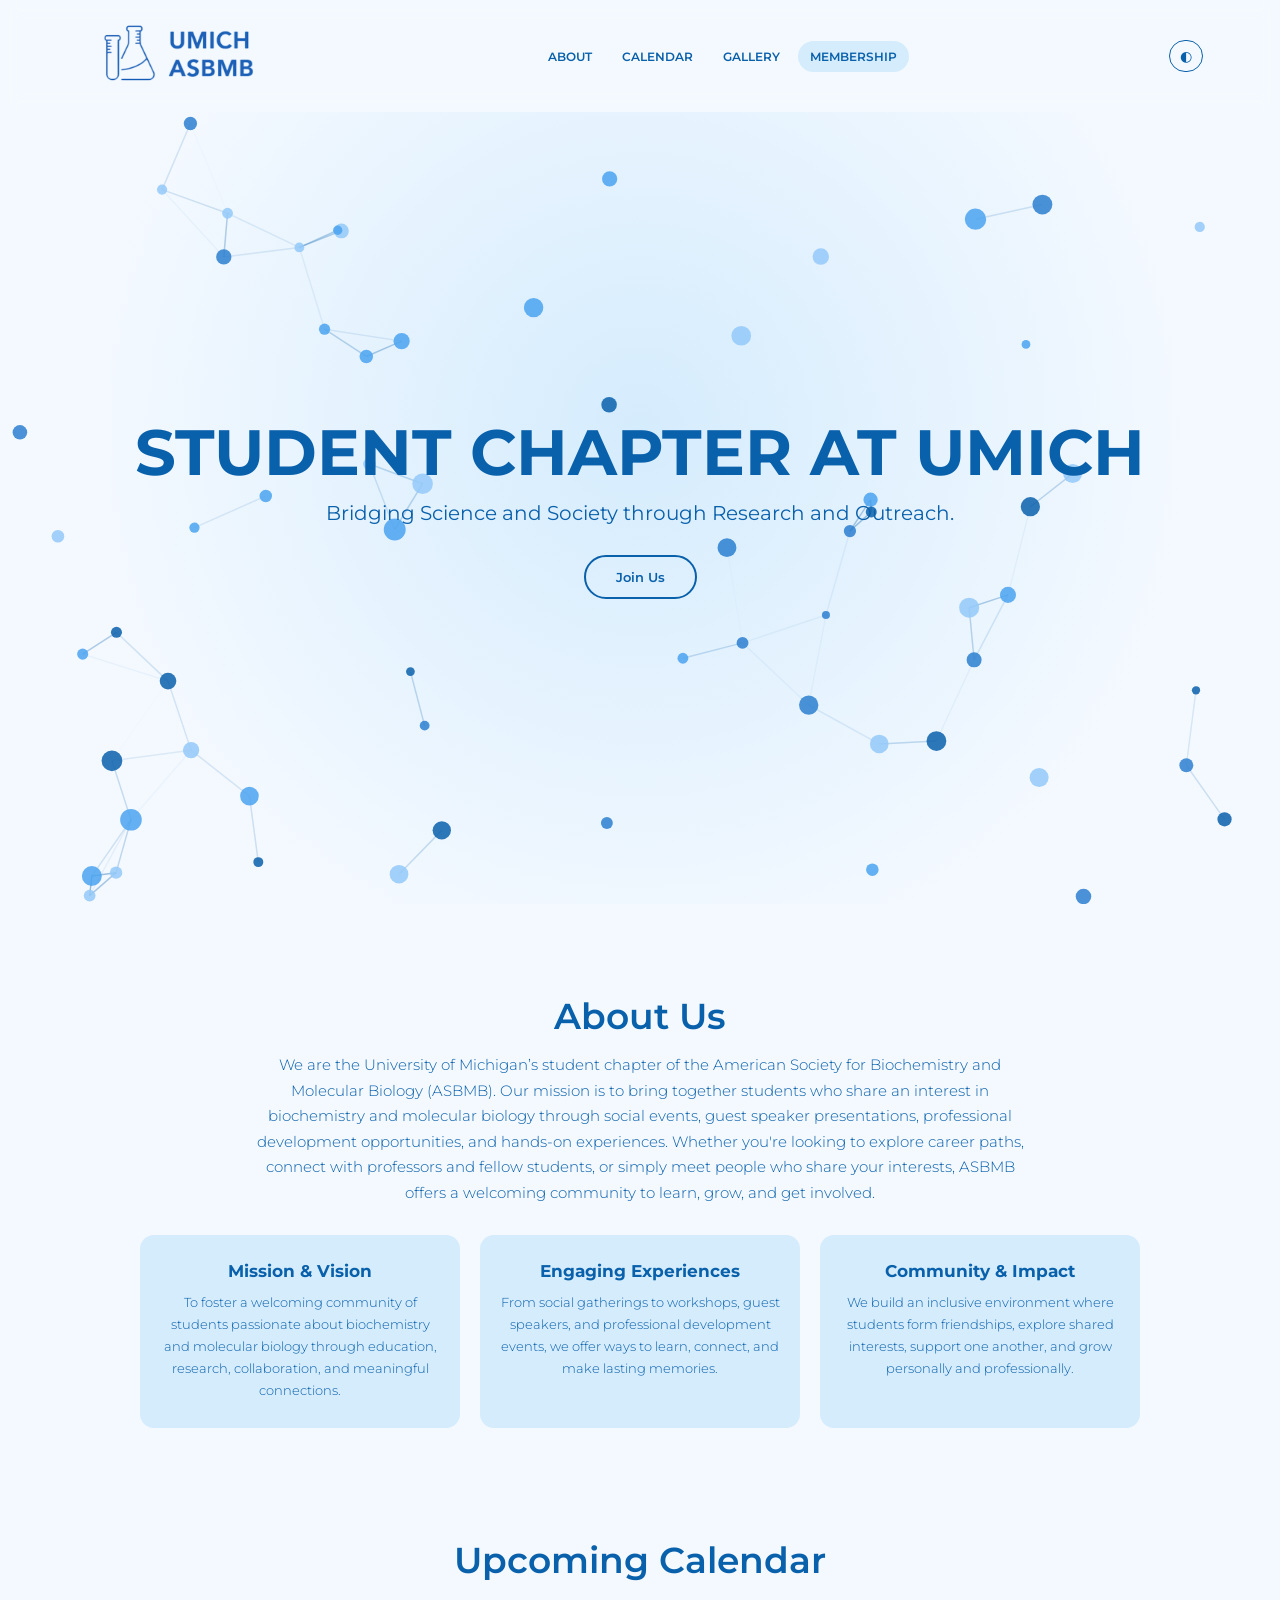
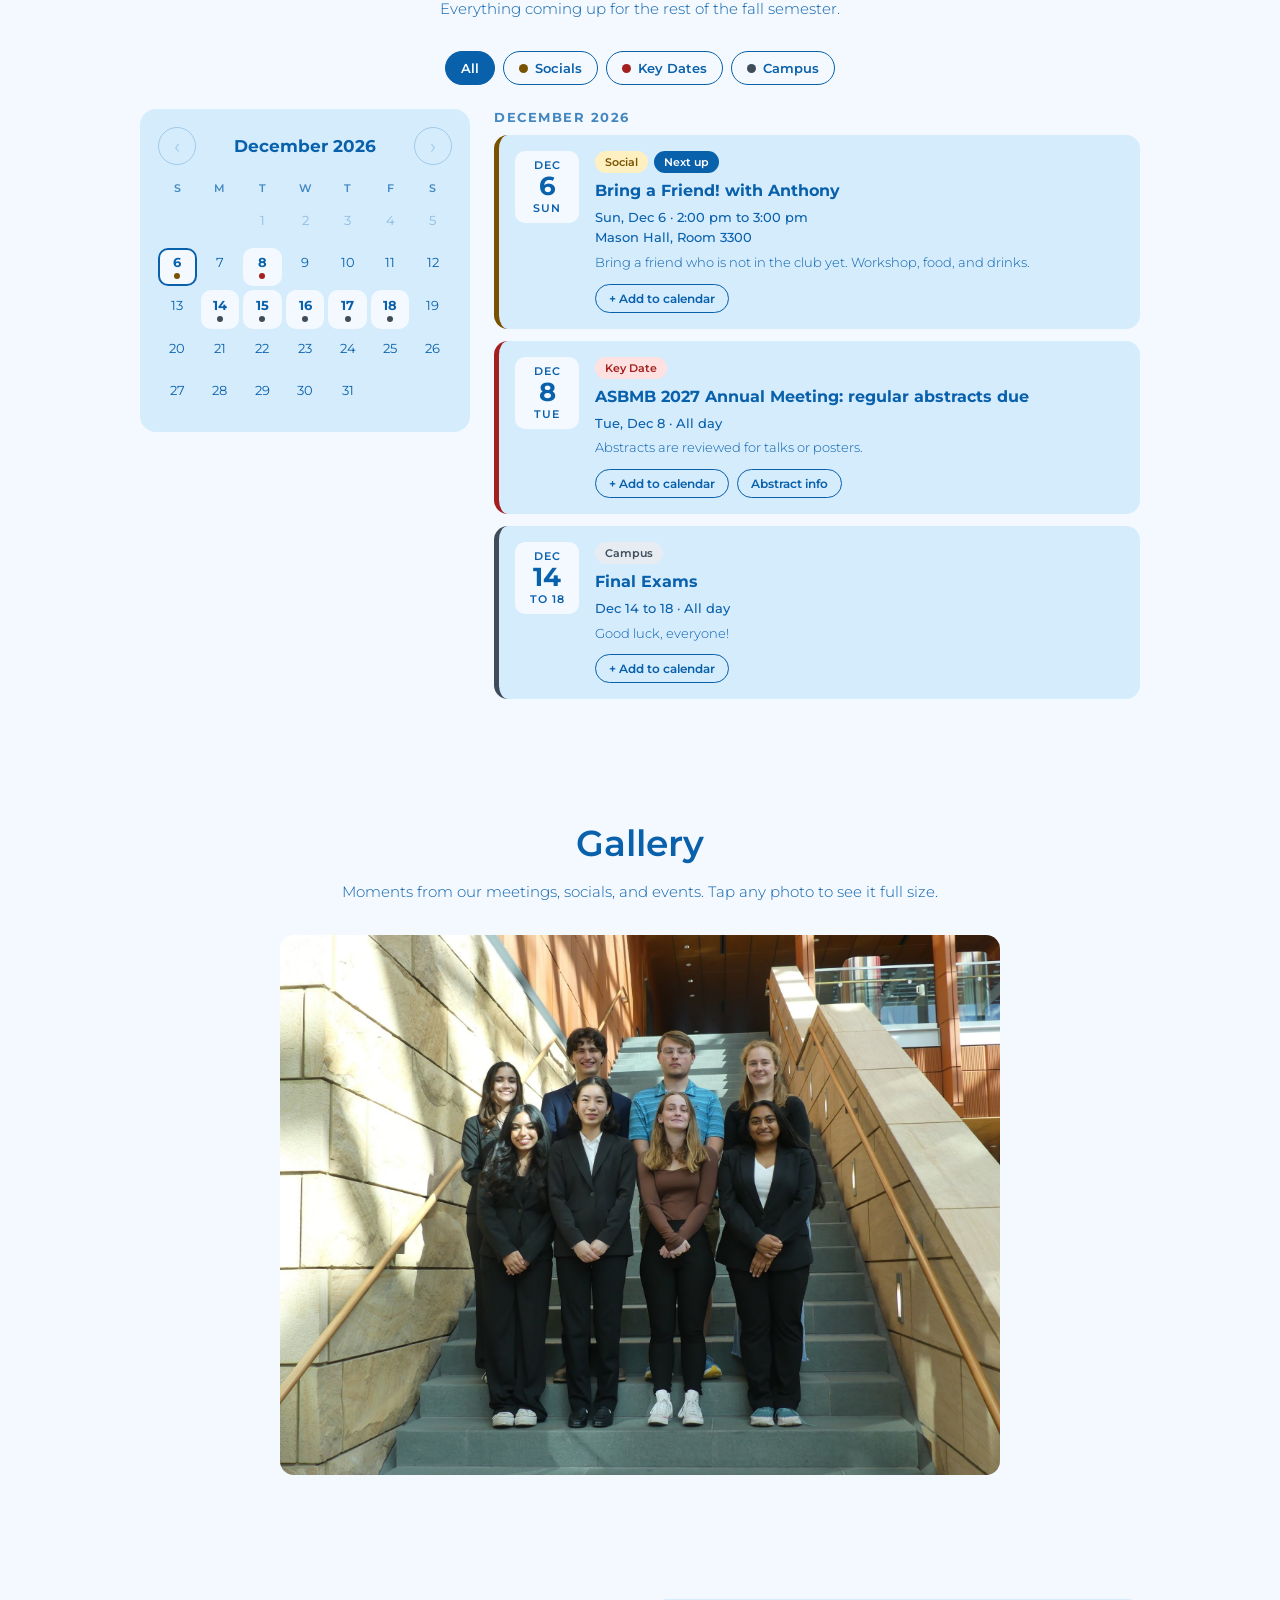
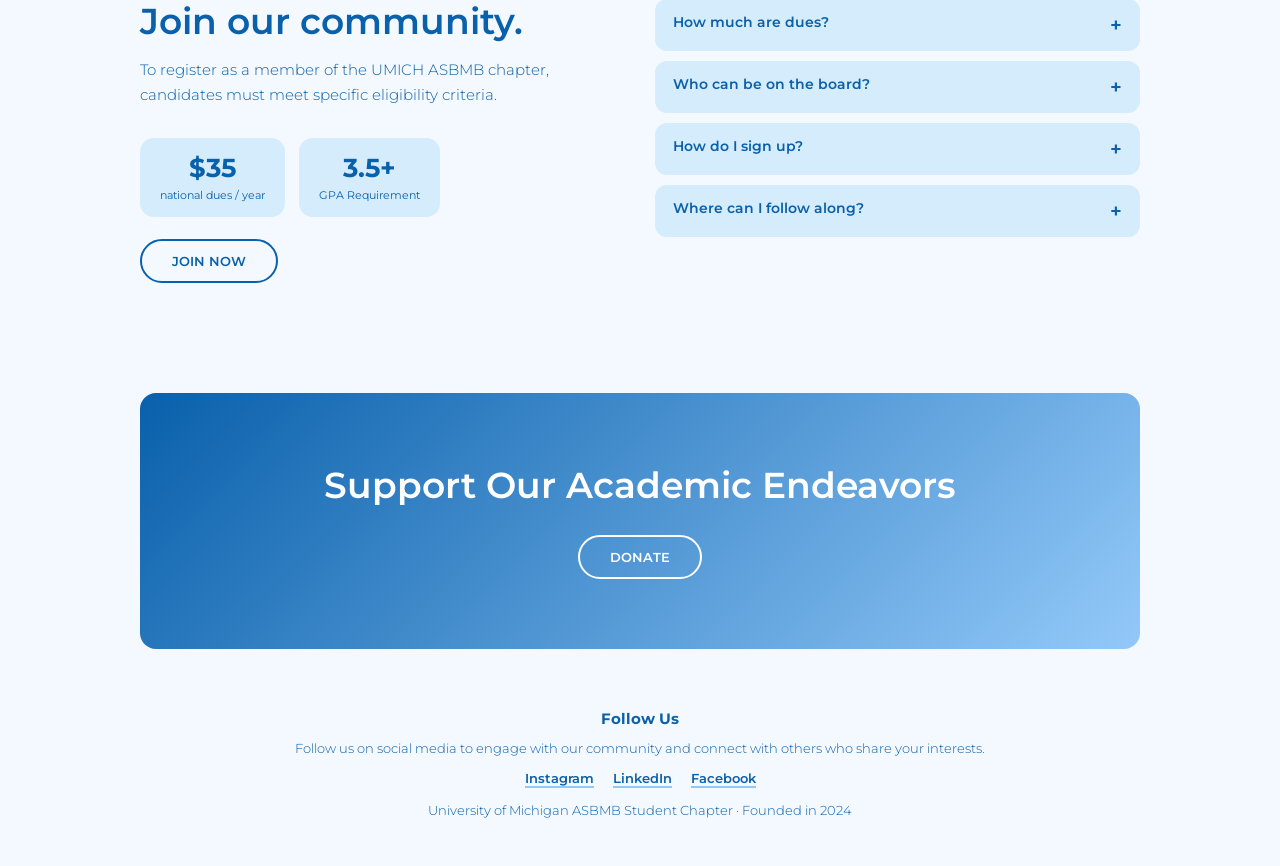
==== commit 2af29fb8: "Add files via upload" ====
--- a/index.html
+++ b/index.html
@@ -51,7 +51,7 @@
     </button>
    </span>
   </nav>
-  <!-- HERO: animated molecules and main call to action -->
+  <!-- Hero: animated molecules and main call to action -->
   <header class="hero" id="top">
    <canvas id="cv">
    </canvas>
@@ -68,7 +68,7 @@
    </div>
    
   </header>
-  <!-- ABOUT: chapter introduction and three mission cards -->
+  <!-- About: chapter introduction and three mission cards -->
   <section class="s" id="about">
    <h2 class="rv">
     About Us
@@ -104,7 +104,7 @@
     </div>
    </div>
   </section>
-  <!-- CALENDAR: the events themselves live in script.js (look for "var EVENTS") -->
+  <!-- Calendar: the events themselves live in script.js (look for "var EVENTS") -->
   <section class="s" id="events">
    <h2 class="rv">
     Upcoming Calendar
@@ -128,7 +128,7 @@
     </div>
    </div>
   </section>
-  <!-- GALLERY: the photo list lives in script.js (look for "var PHOTOS") -->
+  <!-- Gallery: the photo list lives in script.js (look for "var PHOTOS") -->
   <section class="s" id="gallery">
    <h2 class="rv">
     Gallery
@@ -145,7 +145,7 @@
     Show more photos
    </button>
   </section>
-  <!-- MEMBERSHIP: registration form and FAQs -->
+  <!-- Membership: registration form and FAQs -->
   <section class="s" id="join">
    <div class="join">
     <div class="rv">
@@ -213,7 +213,7 @@
     </div>
    </div>
   </section>
-  <!-- SUPPORT: donation link -->
+  <!-- Donation link -->
   <div class="donate rv">
    <h2>
     Support Our Academic Endeavors
@@ -222,13 +222,13 @@
     DONATE
    </a>
   </div>
-  <!-- FOOTER: official social-media links -->
+  <!-- Footer: official social-media links -->
   <footer>
    <h3 class="footer-heading">
     Follow Us
    </h3>
    <p>
-    Follow us on social media to engage with our community, join the conversation, and connect with others who share your interests.
+    Follow us on social media to engage with our community and connect with others who share your interests.
    </p>
    <div class="soc">
     <a href="https://www.instagram.com/asbmbatumich/" rel="noopener" target="_blank">
@@ -245,7 +245,7 @@
     University of Michigan ASBMB Student Chapter &middot; Founded in 2024
    </p>
   </footer>
-  <!-- PHOTO VIEWER: opens when a gallery photo is tapped -->
+  <!-- Photo viewer: opens when a gallery photo is tapped -->
   <div aria-label="Photo viewer" aria-modal="true" class="lb" hidden id="lb" role="dialog">
    <div class="lb-count" id="lb-count"></div>
    <button aria-label="Close photo viewer" class="lb-close" id="lb-close" type="button">&times;</button>
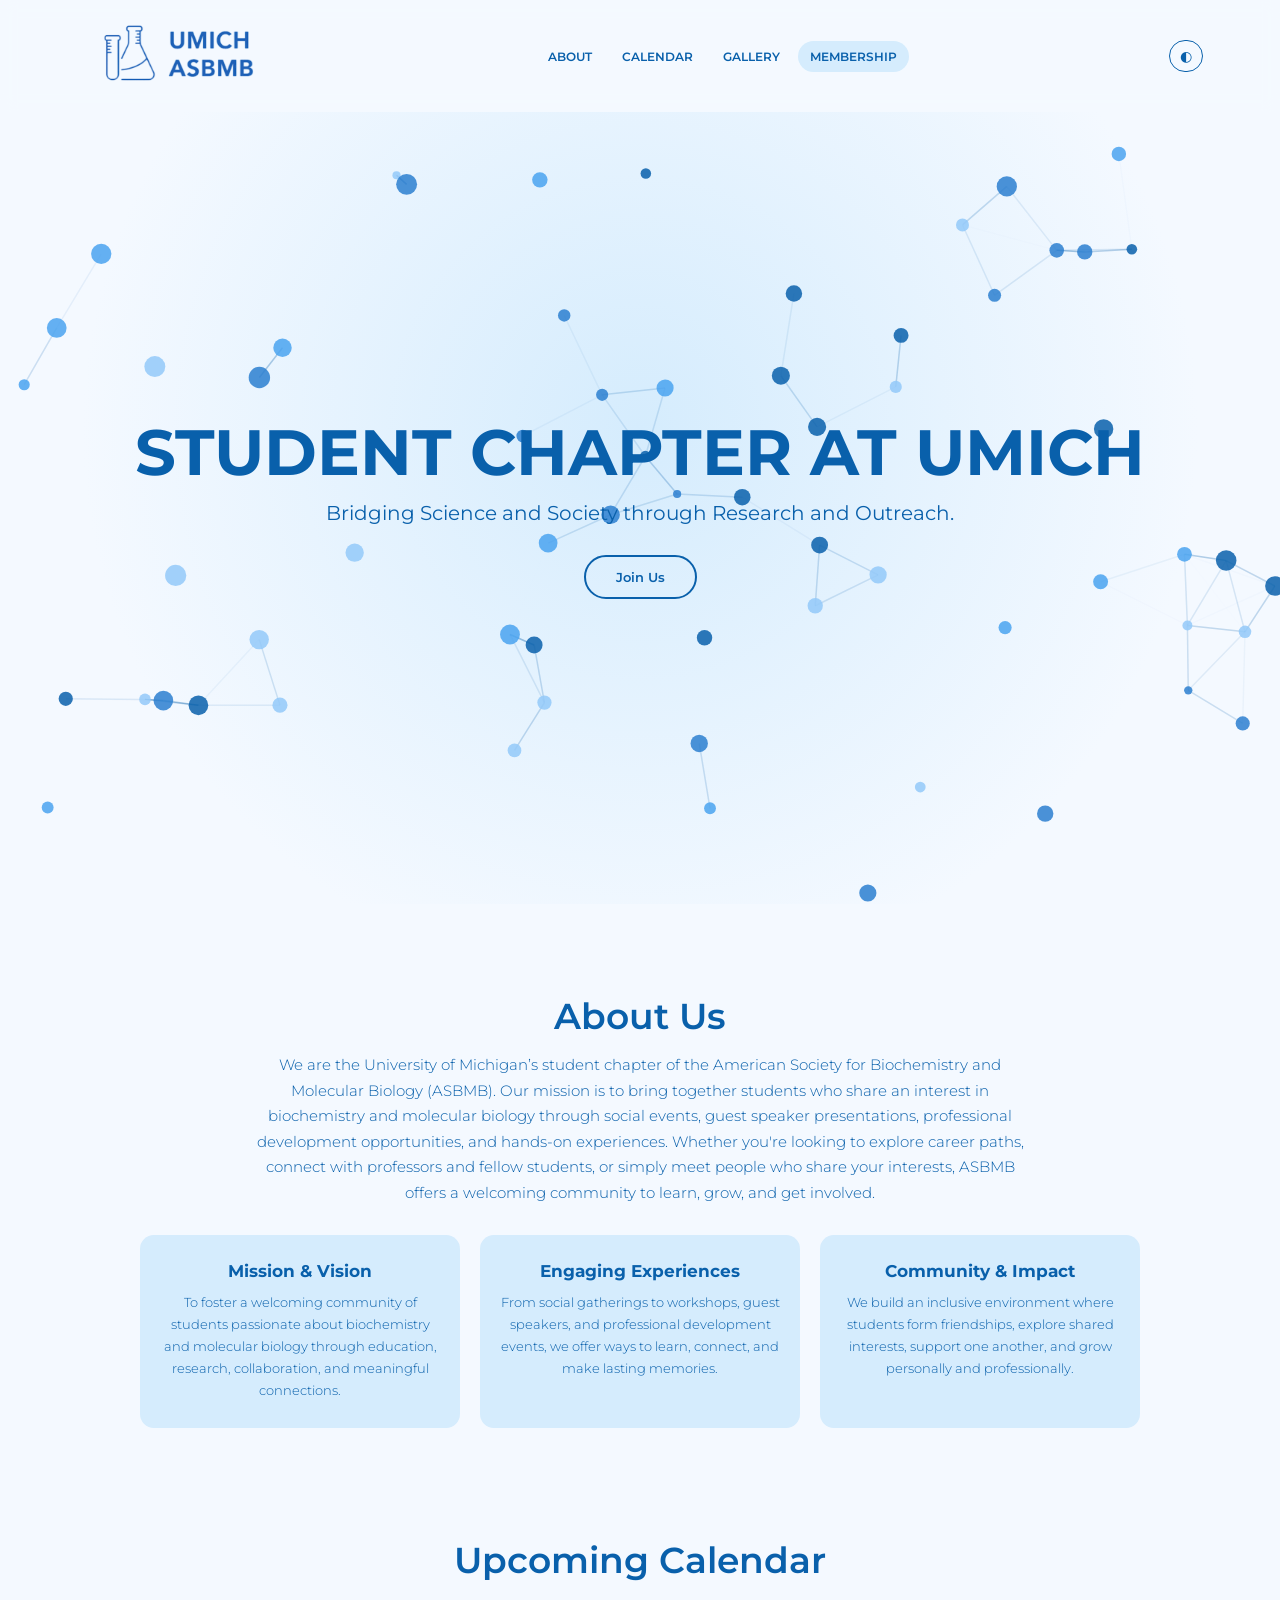
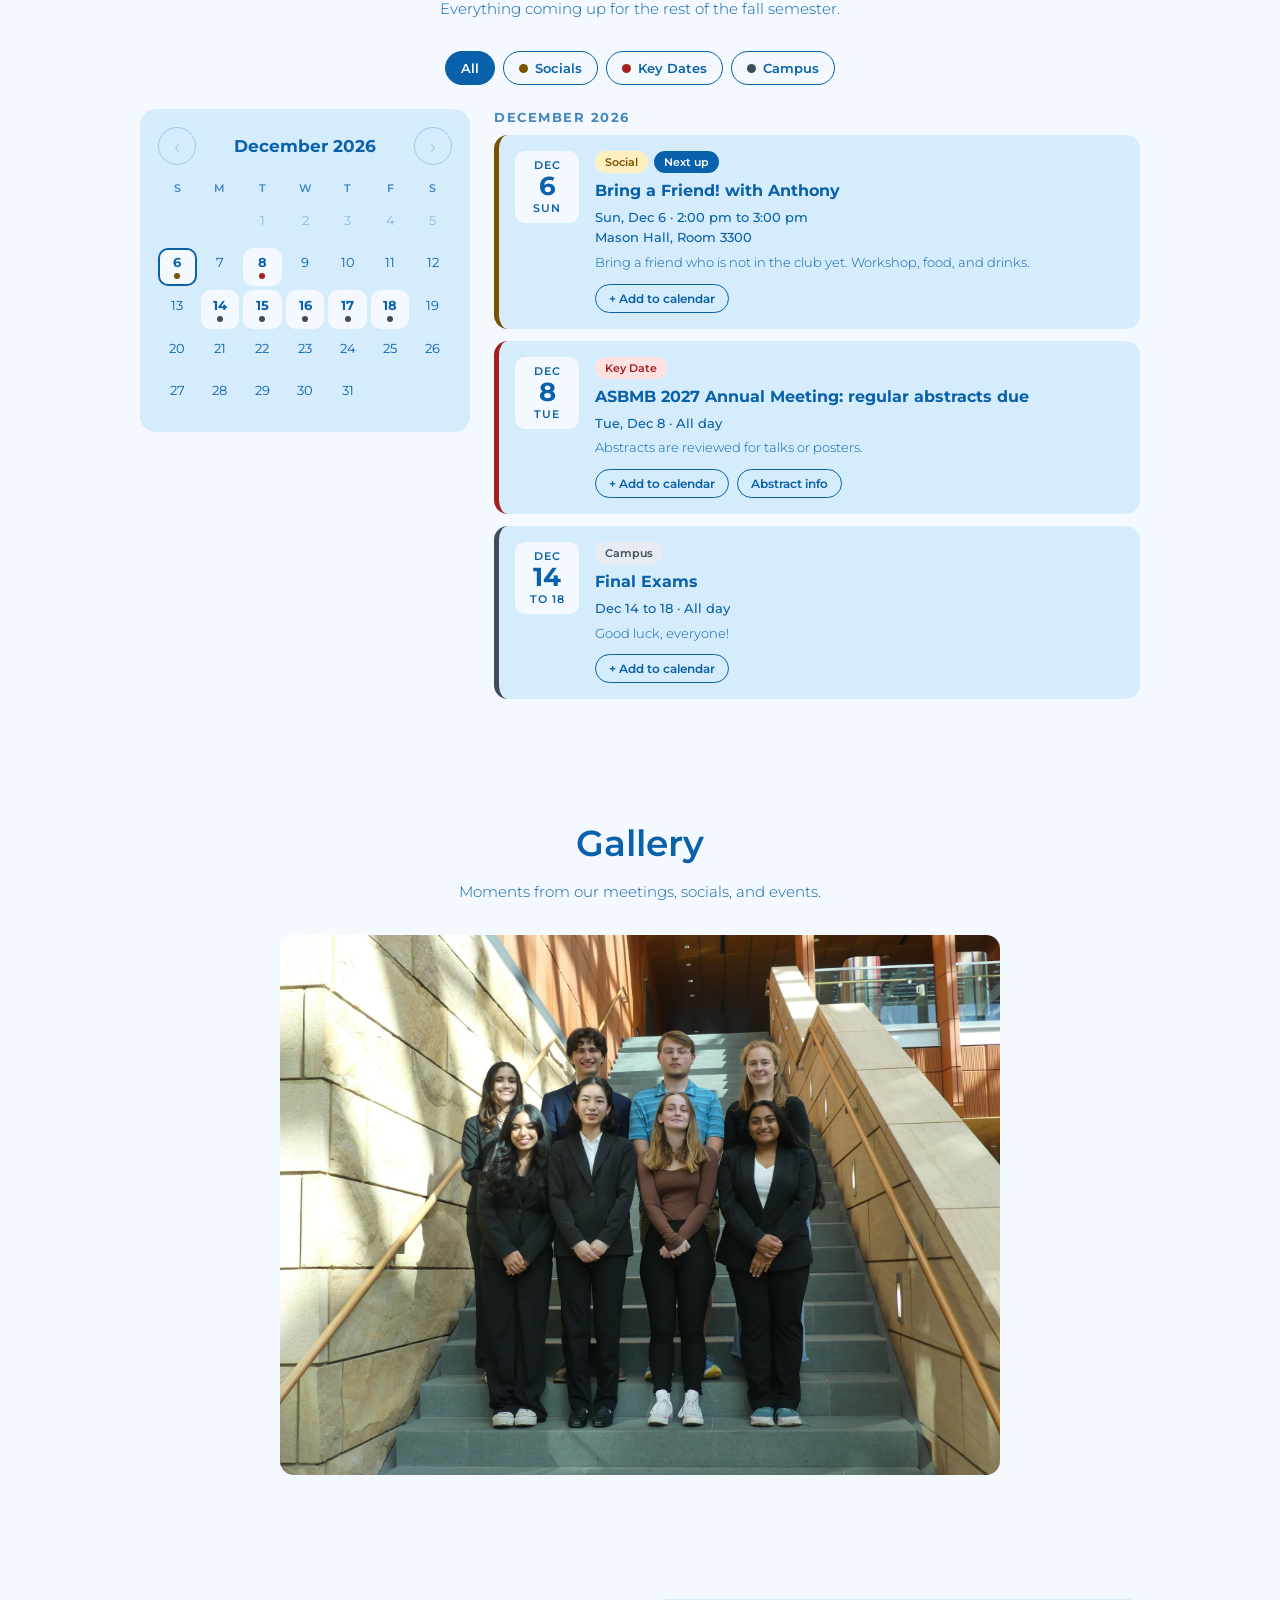
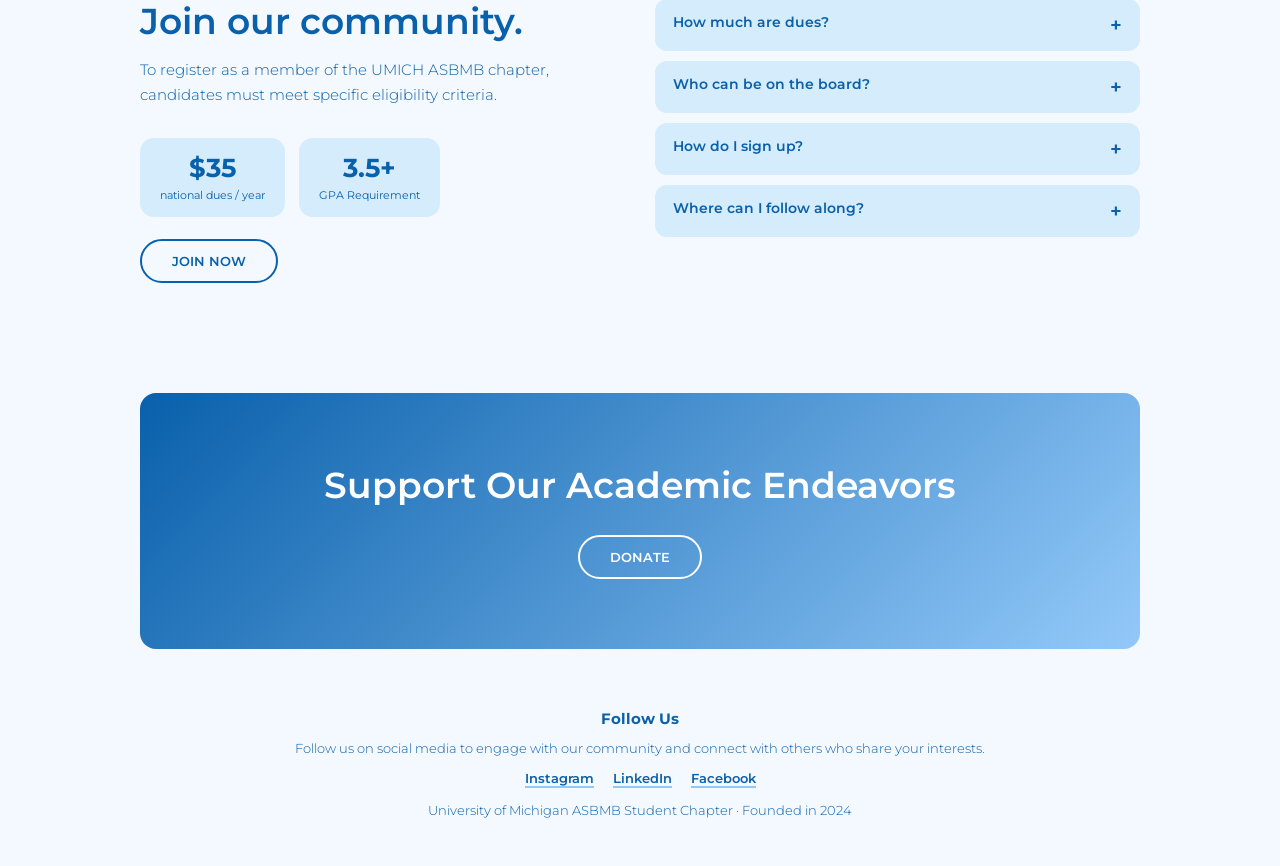
==== commit d062248d: "Add files via upload" ====
--- a/index.html
+++ b/index.html
@@ -134,7 +134,7 @@
     Gallery
    </h2>
    <p class="lead rv">
-    Moments from our meetings, socials, and events. Tap any photo to see it full size.
+    Moments from our meetings, socials, and events.
    </p>
    <div class="gallery-grid" id="gallery-grid">
    </div>
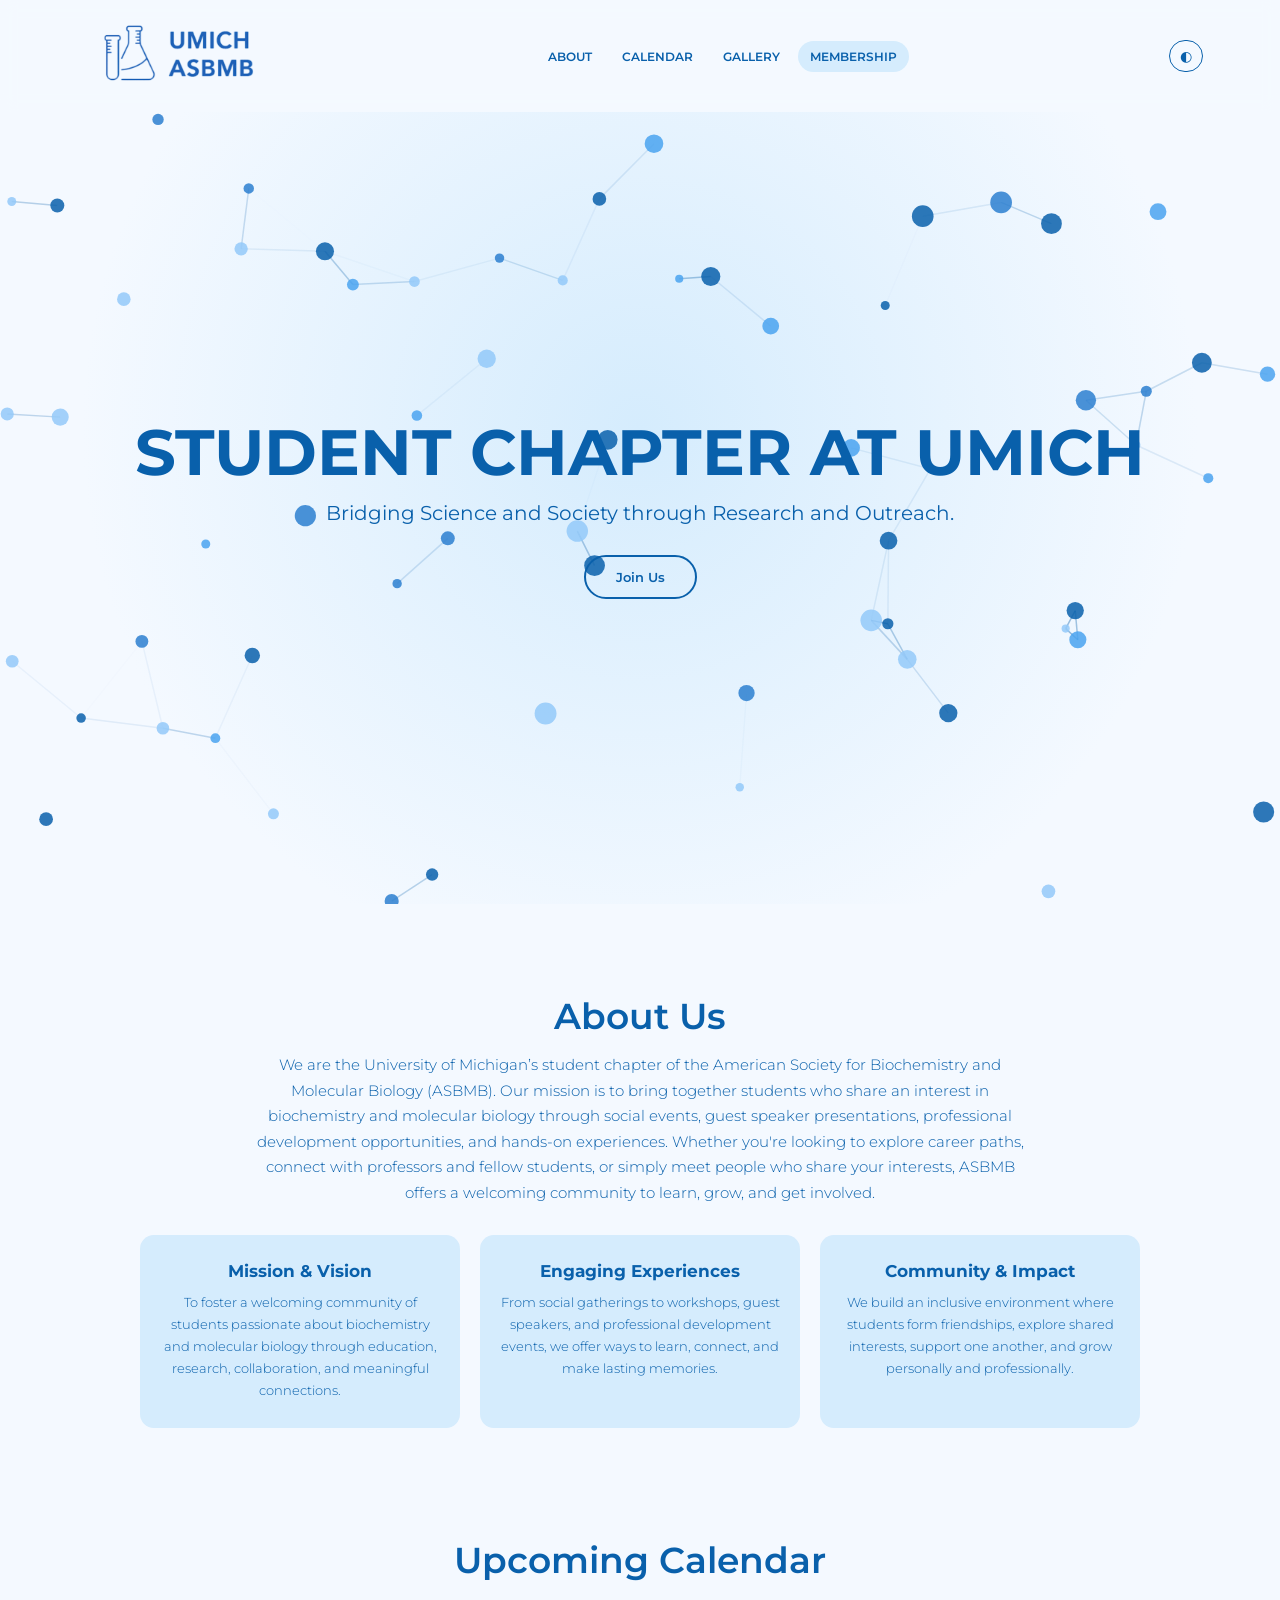
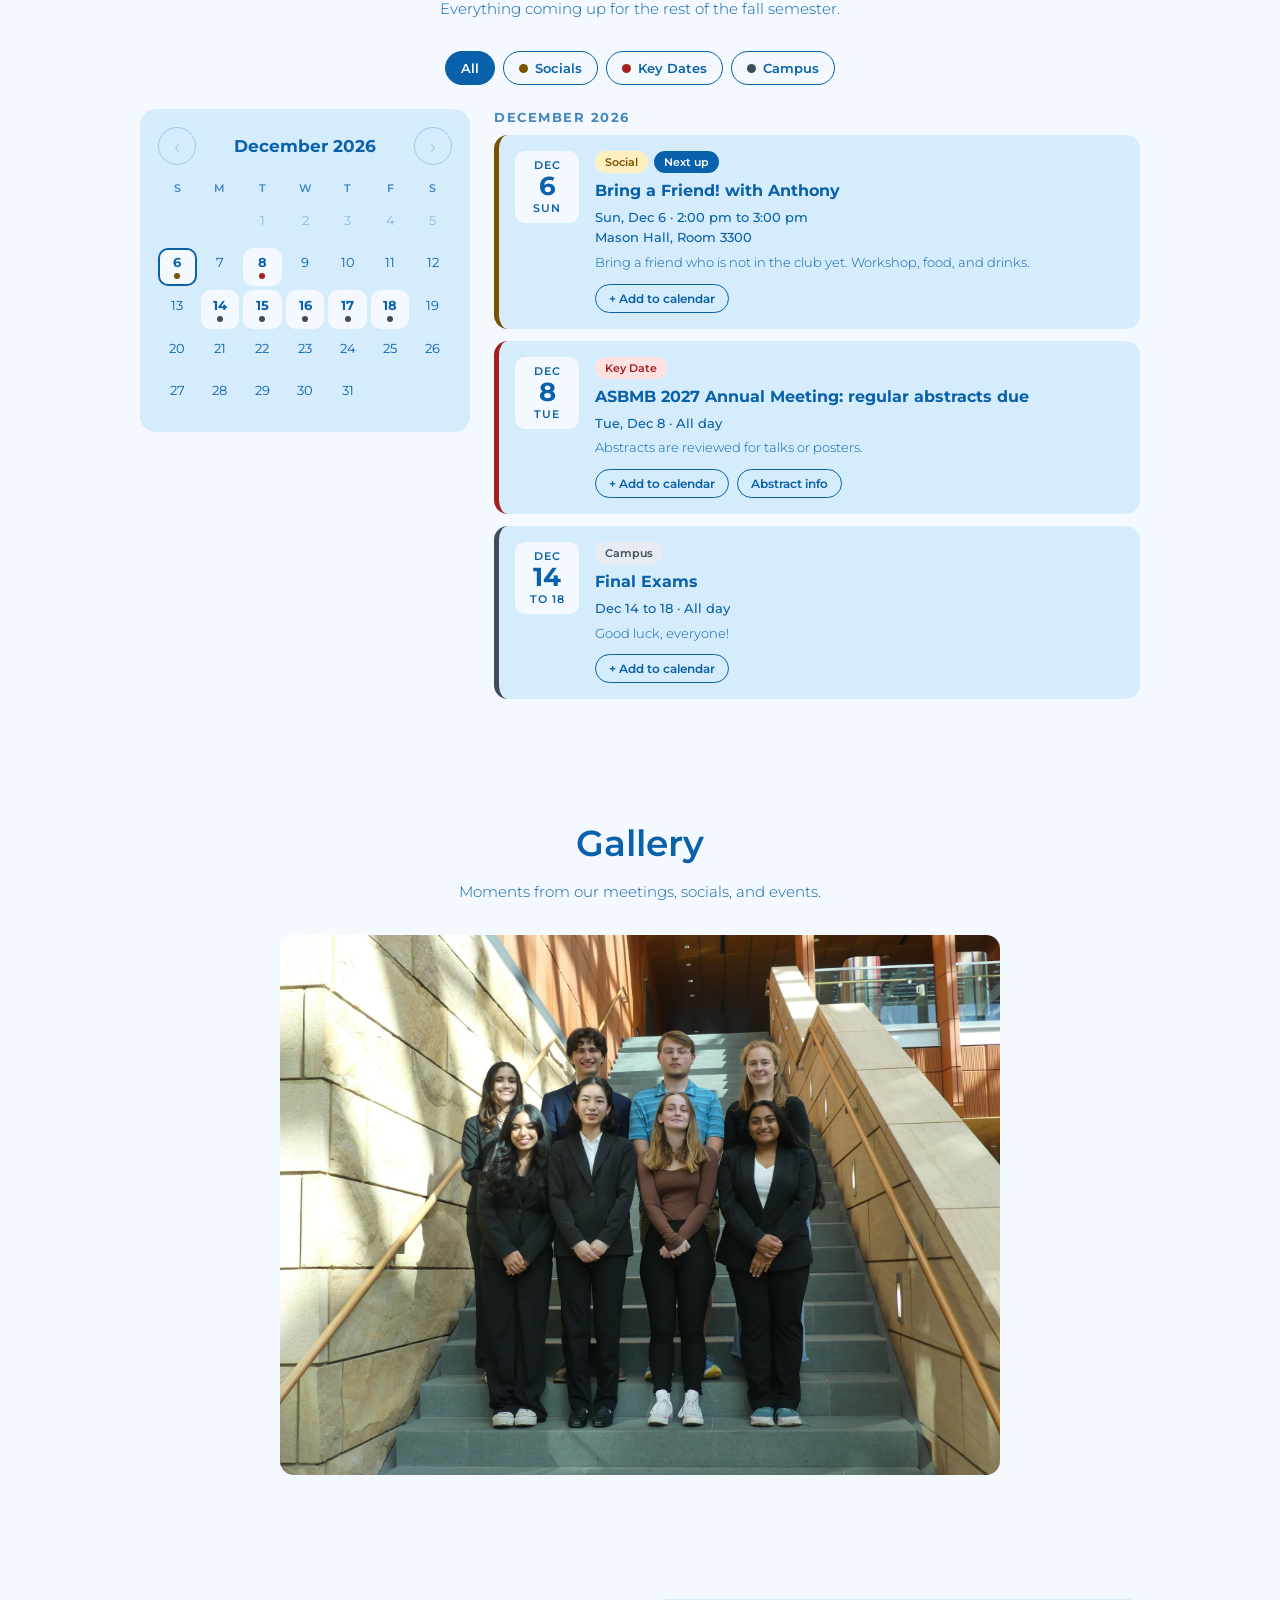
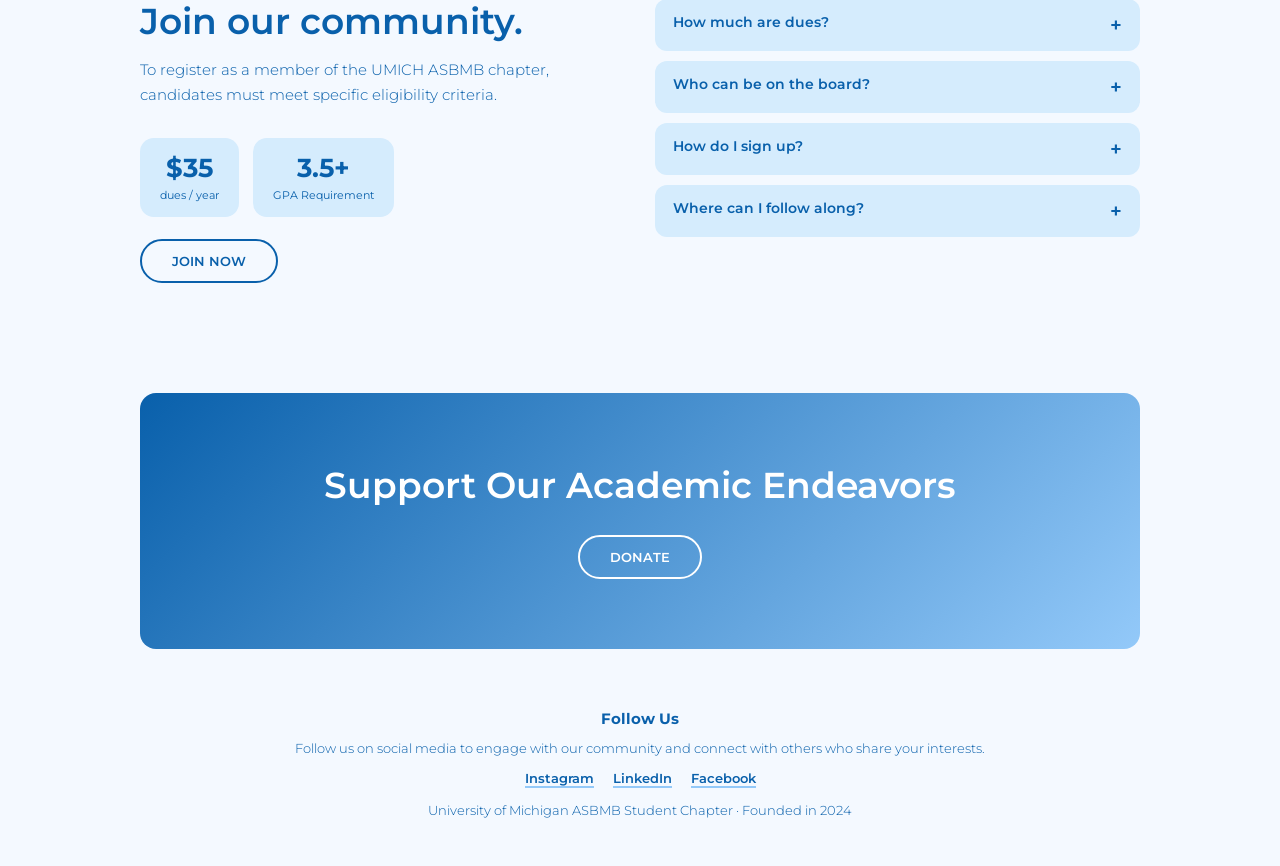
==== commit ad50d786: "Add files via upload" ====
--- a/index.html
+++ b/index.html
@@ -161,7 +161,7 @@
         $35
        </b>
        <span>
-        national dues / year
+        dues / year
        </span>
       </div>
       <div>
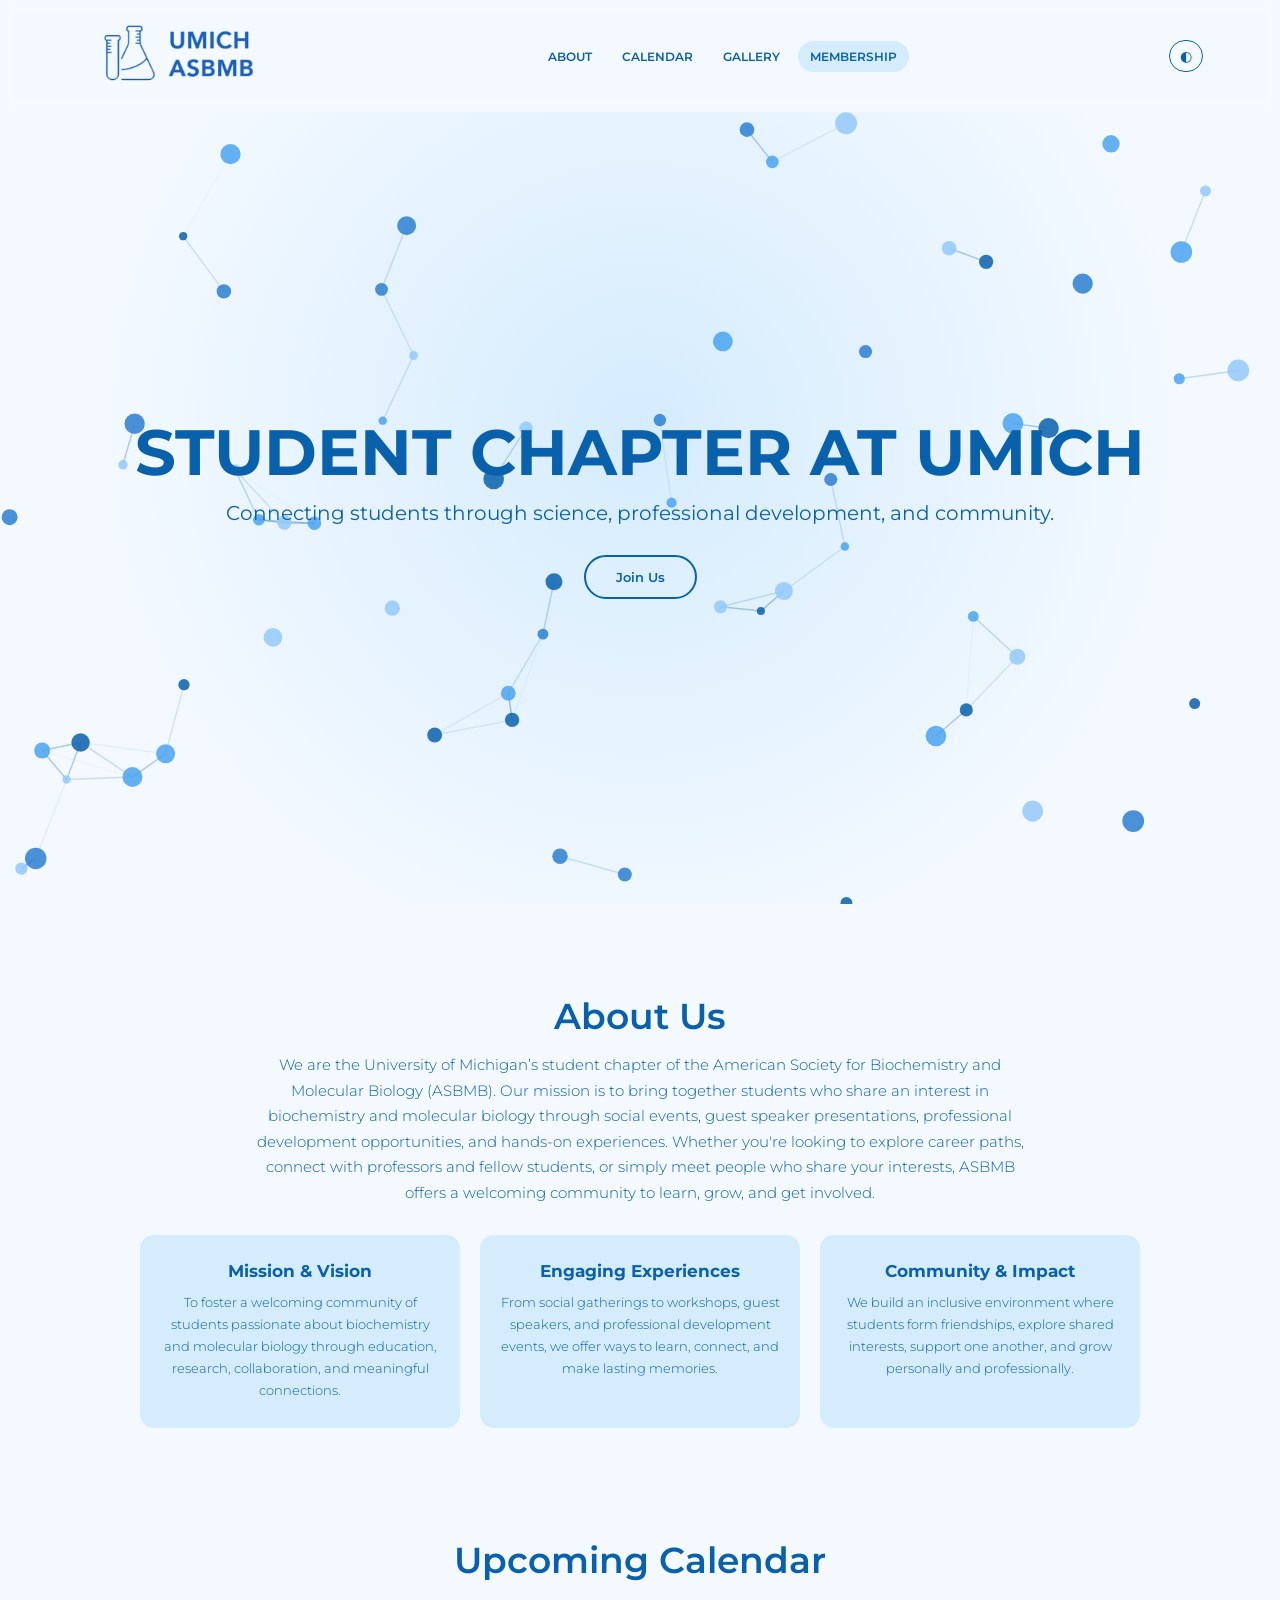
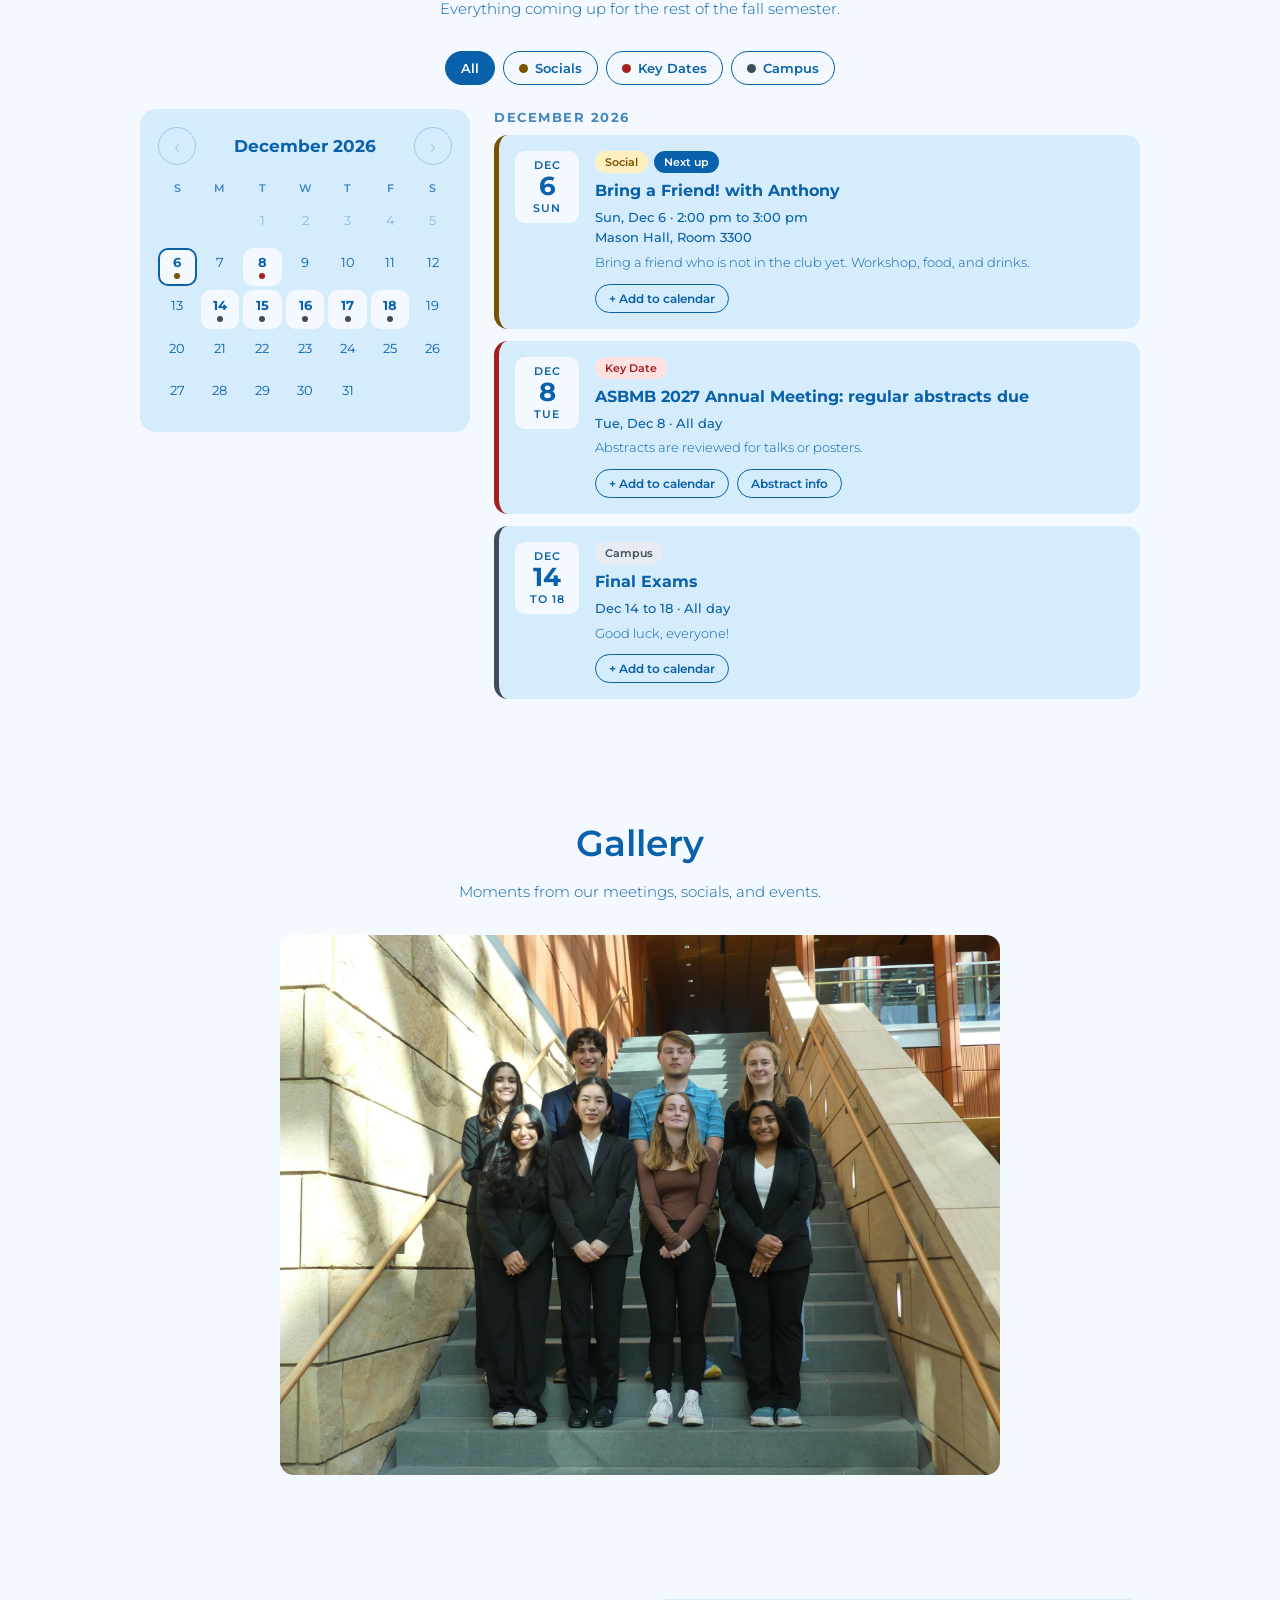
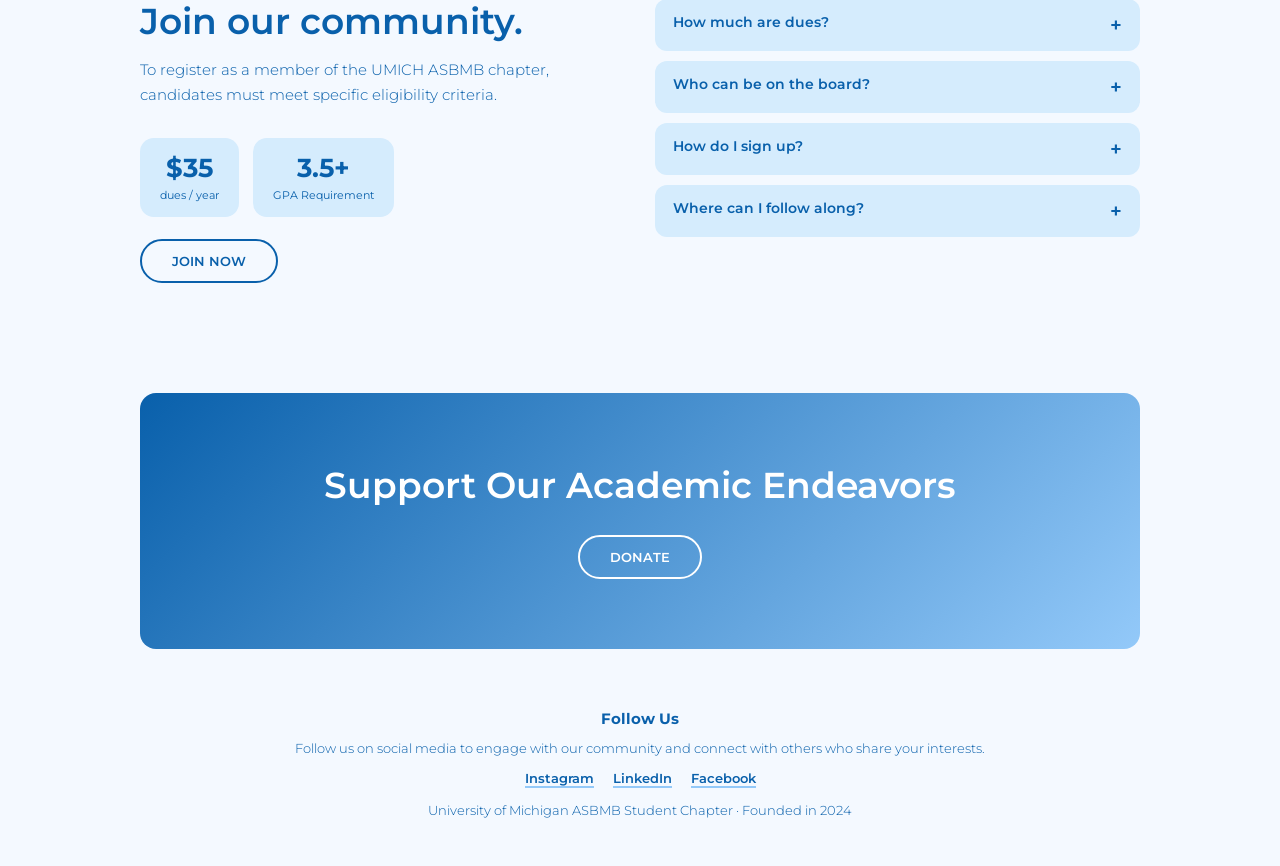
==== commit 52e8cef9: "Add files via upload" ====
--- a/index.html
+++ b/index.html
@@ -60,8 +60,7 @@
      STUDENT CHAPTER AT UMICH
     </h1>
     <p>
-     Bridging Science and Society through Research and Outreach.
-    </p>
+   Connecting students through science, professional development, and community.    </p>
     <a class="btn" href="https://docs.google.com/forms/d/e/1FAIpQLScmgI9MgOX76nTSEptZH2UmDCdz0ov4uwcDUiNK2yses8GsNQ/viewform?usp=publish-editor" rel="noopener" target="_blank">
      Join Us
     </a>
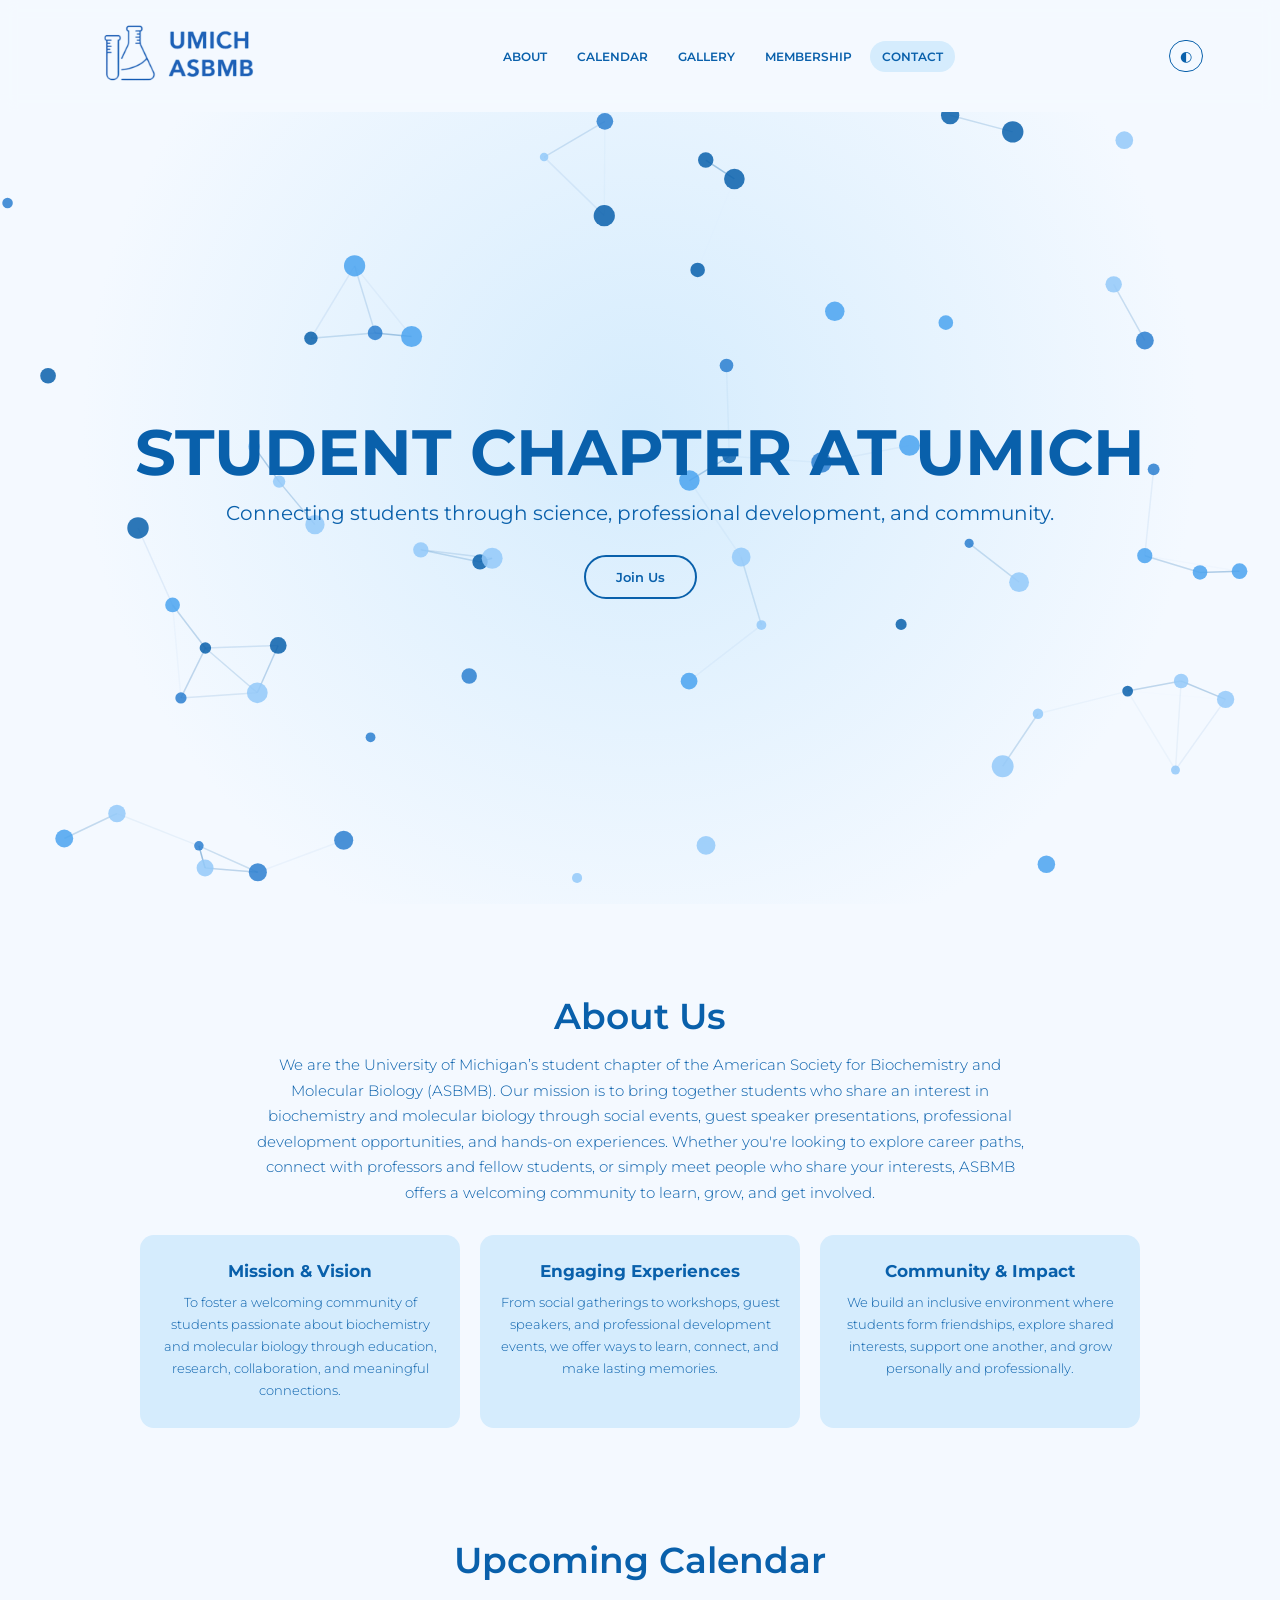
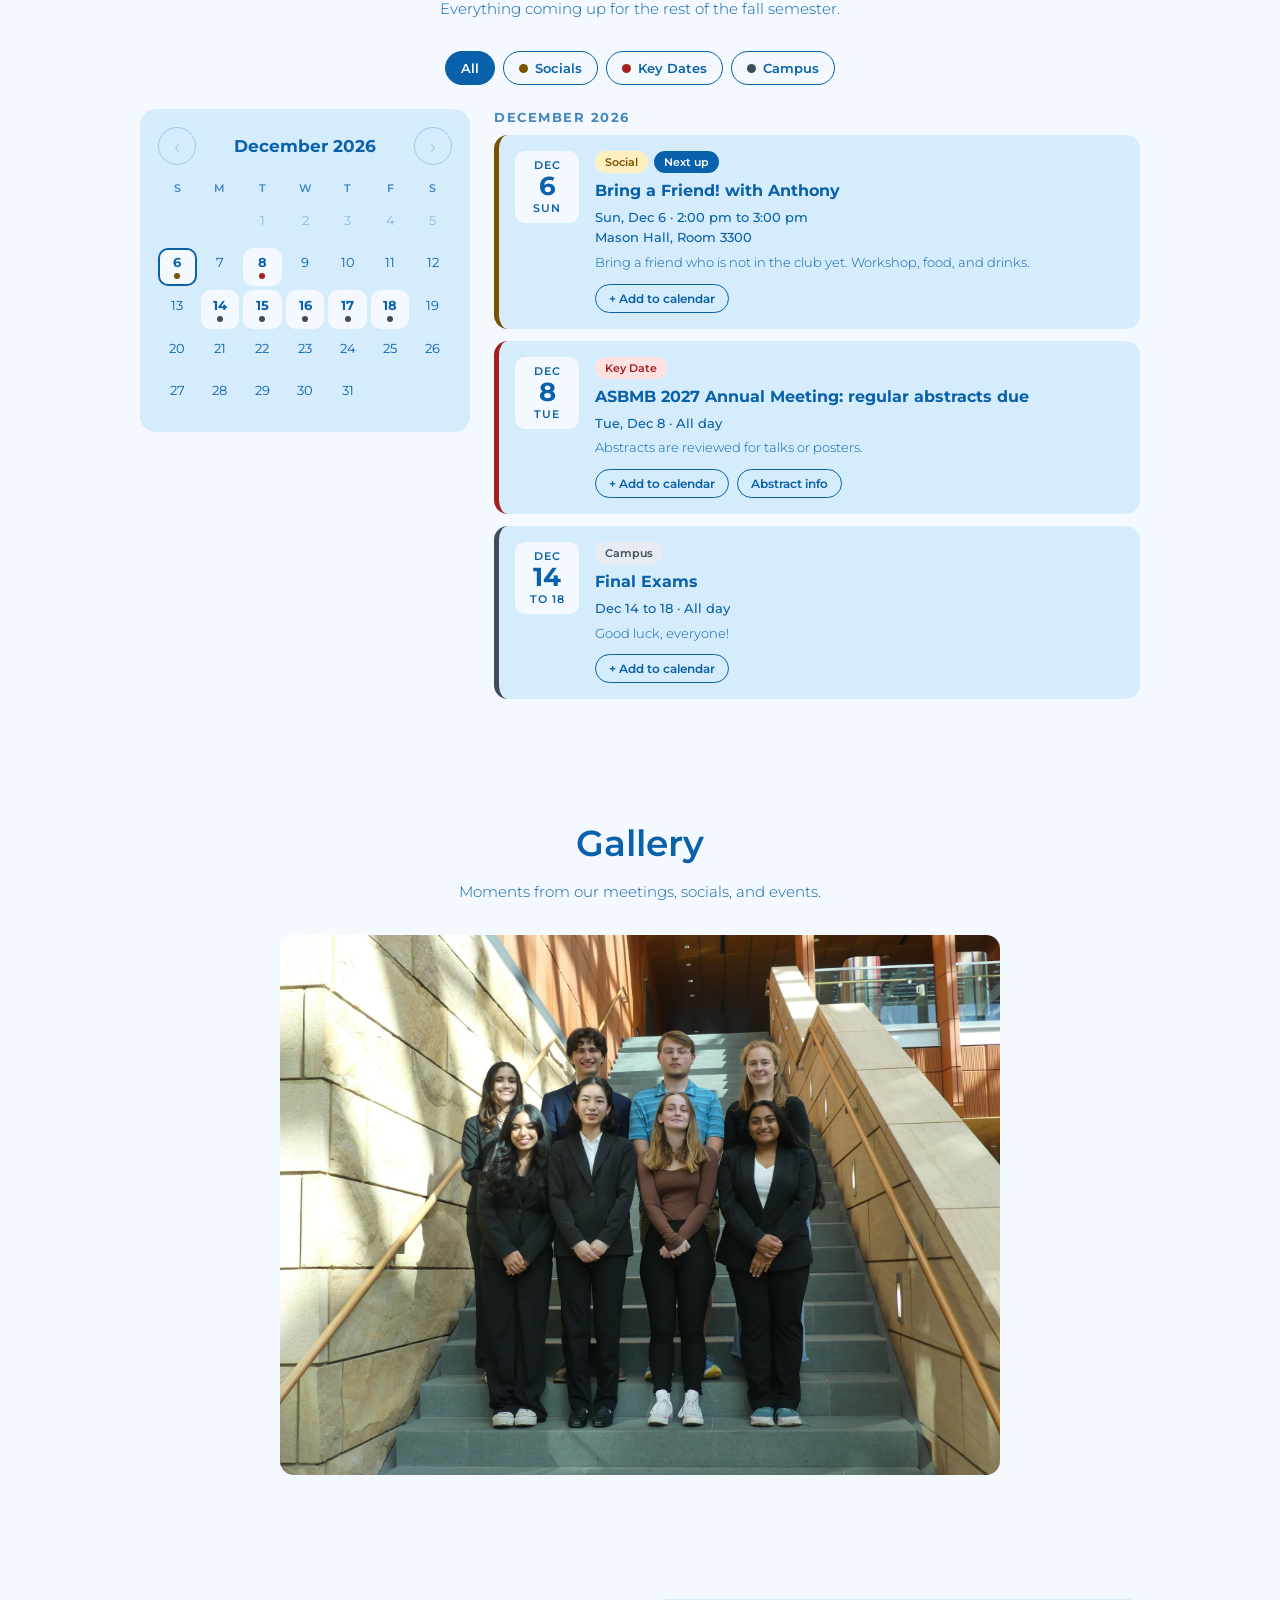
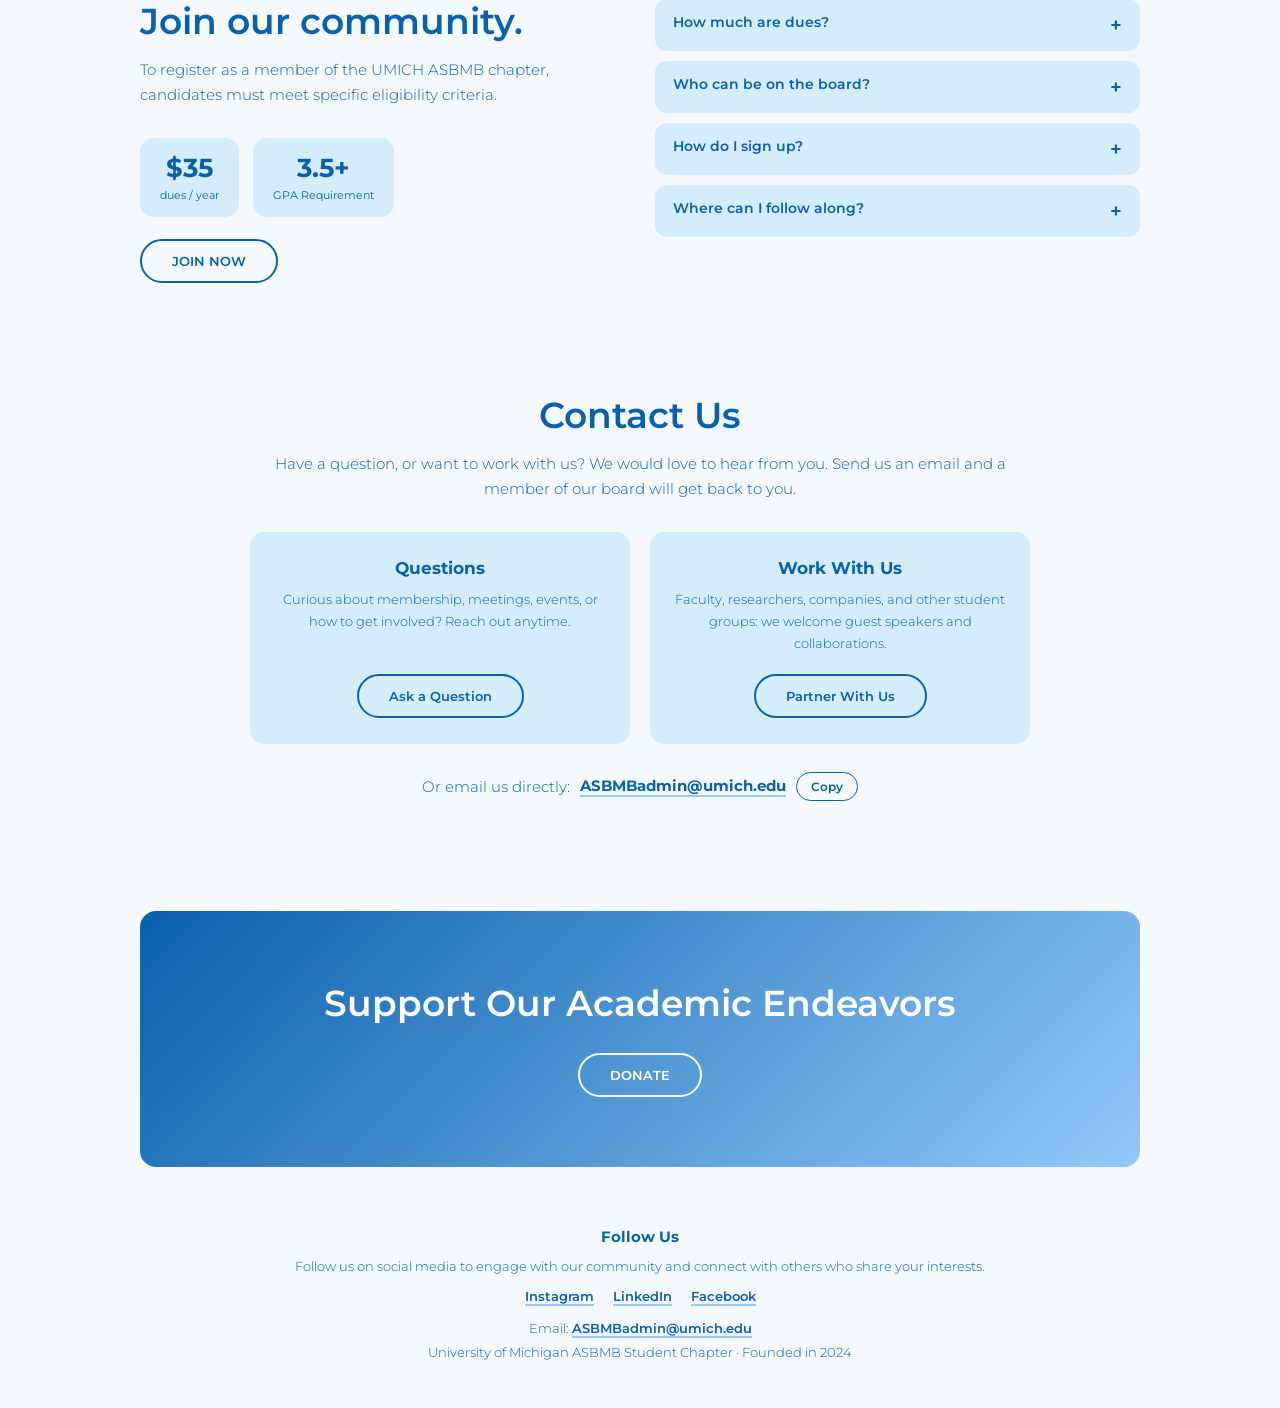
==== commit 929a5917: "Add files via upload" ====
--- a/index.html
+++ b/index.html
@@ -41,6 +41,11 @@
       MEMBERSHIP
      </a>
     </li>
+    <li>
+     <a class="l" href="#contact">
+      CONTACT
+     </a>
+    </li>
    </ul>
    <span>
     <button aria-label="Toggle dark mode" id="theme">
@@ -51,7 +56,7 @@
     </button>
    </span>
   </nav>
-  <!-- Hero: animated molecules and main call to action -->
+  <!-- Hero: animated molecules -->
   <header class="hero" id="top">
    <canvas id="cv">
    </canvas>
@@ -67,7 +72,7 @@
    </div>
    
   </header>
-  <!-- About: chapter introduction and three mission cards -->
+  <!-- About: chapter introduction and mission cards -->
   <section class="s" id="about">
    <h2 class="rv">
     About Us
@@ -103,7 +108,7 @@
     </div>
    </div>
   </section>
-  <!-- Calendar: the events themselves live in script.js (look for "var EVENTS") -->
+  <!-- Calendar: the events themselves live in script.js -->
   <section class="s" id="events">
    <h2 class="rv">
     Upcoming Calendar
@@ -127,7 +132,7 @@
     </div>
    </div>
   </section>
-  <!-- Gallery: the photo list lives in script.js (look for "var PHOTOS") -->
+  <!-- Gallery: the photos -->
   <section class="s" id="gallery">
    <h2 class="rv">
     Gallery
@@ -144,7 +149,7 @@
     Show more photos
    </button>
   </section>
-  <!-- Membership: registration form and FAQs -->
+  <!-- Membership: registration form and questions -->
   <section class="s" id="join">
    <div class="join">
     <div class="rv">
@@ -212,6 +217,53 @@
     </div>
    </div>
   </section>
+  <!-- Contact: email the chapter
+       To change the email address, update it in the three places marked EMAIL below
+       (the two "mailto:" buttons and the address shown on the page). -->
+  <section class="s" id="contact">
+   <h2 class="rv">
+    Contact Us
+   </h2>
+   <p class="lead rv">
+    Have a question, or want to work with us? We would love to hear from you. Send us an email and a member of our board will get back to you.
+   </p>
+   <div class="grid contact-grid">
+    <div class="card contact-card rv">
+     <h3>
+      Questions
+     </h3>
+     <p>
+      Curious about membership, meetings, events, or how to get involved? Reach out anytime.
+     </p>
+     <!-- EMAIL -->
+     <a class="btn" href="mailto:ASBMBadmin@umich.edu?subject=Question%20for%20UMich%20ASBMB">
+      Ask a Question
+     </a>
+    </div>
+    <div class="card contact-card rv">
+     <h3>
+      Work With Us
+     </h3>
+     <p>
+      Faculty, researchers, companies, and other student groups: we welcome guest speakers and collaborations. 
+     </p>
+     <!-- EMAIL -->
+     <a class="btn" href="mailto:ASBMBadmin@umich.edu?subject=Partnership%20with%20UMich%20ASBMB">
+      Partner With Us
+     </a>
+    </div>
+   </div>
+   <div class="contact-email rv">
+    <span>
+     Or email us directly:
+    </span>
+    <!-- EMAIL -->
+    <a href="mailto:ASBMBadmin@umich.edu" id="contact-address">ASBMBadmin@umich.edu</a>
+    <button class="copy-btn" id="copy-email" type="button" aria-label="Copy email address">
+     Copy
+    </button>
+   </div>
+  </section>
   <!-- Donation link -->
   <div class="donate rv">
    <h2>
@@ -240,6 +292,9 @@
      Facebook
     </a>
    </div>
+   <p>
+    Email: <a class="footer-email" href="mailto:ASBMBadmin@umich.edu">ASBMBadmin@umich.edu</a>
+   </p>
    <p>
     University of Michigan ASBMB Student Chapter &middot; Founded in 2024
    </p>
--- a/style.css
+++ b/style.css
@@ -504,7 +504,7 @@
 nav { gap: 12px; }
 nav > span { display: flex; gap: 8px; align-items: center; }
 
-/* Scroll progress indicator and convenient back-to-top button */
+/* Scroll progress indicator and back-to-top button */
 .scroll-progress { position: fixed; z-index: 50; top: 0; left: 0; height: 4px; width: 0; background: #2b7fd0; pointer-events: none; }
 #back-to-top { position: fixed; bottom: 22px; right: 22px; z-index: 19; height: 44px; width: 44px; border: 1px solid var(--ink); border-radius: 50%; background: var(--card); color: var(--ink); font-size: 22px; cursor: pointer; opacity: 0; pointer-events: none; transform: translateY(10px); transition: .25s; }
 #back-to-top.visible { opacity: 1; pointer-events: auto; transform: none; }
@@ -514,7 +514,7 @@
 .flip:focus-visible, .btn:focus-visible, nav a:focus-visible, #back-to-top:focus-visible { outline: 3px solid #f9bb46; outline-offset: 3px; }
 @media (max-width: 760px) { nav { flex-wrap: nowrap; } .logo img { width: 130px; } nav a.l { font-size: 14px; } }
 
-/* Logo: blue version in light mode, light blue version in dark mode. */
+/* Logo: blue version in light mode, light blue version in the dark mode. */
 .logo .logo-dark { display:none }
 :root[data-theme="dark"] .logo .logo-light { display:none }
 :root[data-theme="dark"] .logo .logo-dark { display:block }
@@ -525,7 +525,6 @@
 
 /* ============================================================================
    UPCOMING CALENDAR
-   Colors for each event type: "bg" is the soft tint, "ink" is the text/dot.
    ============================================================================ */
 :root {
   --meeting-bg:#d5ecfd; --meeting-ink:#0960AB;
@@ -669,3 +668,20 @@
   .gtile, .lb { animation:none; opacity:1 }
   .gtile img, .lb img { transition:none }
 }
+
+/* ============================================================================
+   CONTACT
+   ============================================================================ */
+.contact-grid { max-width:780px; margin:0 auto }
+.contact-card { display:flex; flex-direction:column; align-items:center }
+.contact-card p { flex:1; margin-bottom:20px }
+.contact-email { display:flex; flex-wrap:wrap; align-items:center; justify-content:center; gap:10px; margin-top:28px; font-size:15px }
+.contact-email span { font-weight:300 }
+.contact-email a { color:var(--ink); font-weight:700; text-decoration:none; border-bottom:2px solid var(--soft); word-break:break-all }
+.contact-email a:hover { color:var(--soft) }
+.copy-btn { border:1.5px solid var(--ink); background:none; color:var(--ink); font-size:12px; font-weight:600; padding:6px 14px; border-radius:20px; cursor:pointer; transition:.2s }
+.copy-btn:hover { background:var(--ink); color:var(--on) }
+.copy-btn.copied { background:var(--ink); color:var(--on) }
+.copy-btn:focus-visible, .contact-email a:focus-visible, .footer-email:focus-visible { outline:3px solid #f9bb46; outline-offset:2px }
+.footer-email { color:var(--ink); font-weight:600; text-decoration:none; border-bottom:2px solid var(--soft) }
+.footer-email:hover { color:var(--soft) }
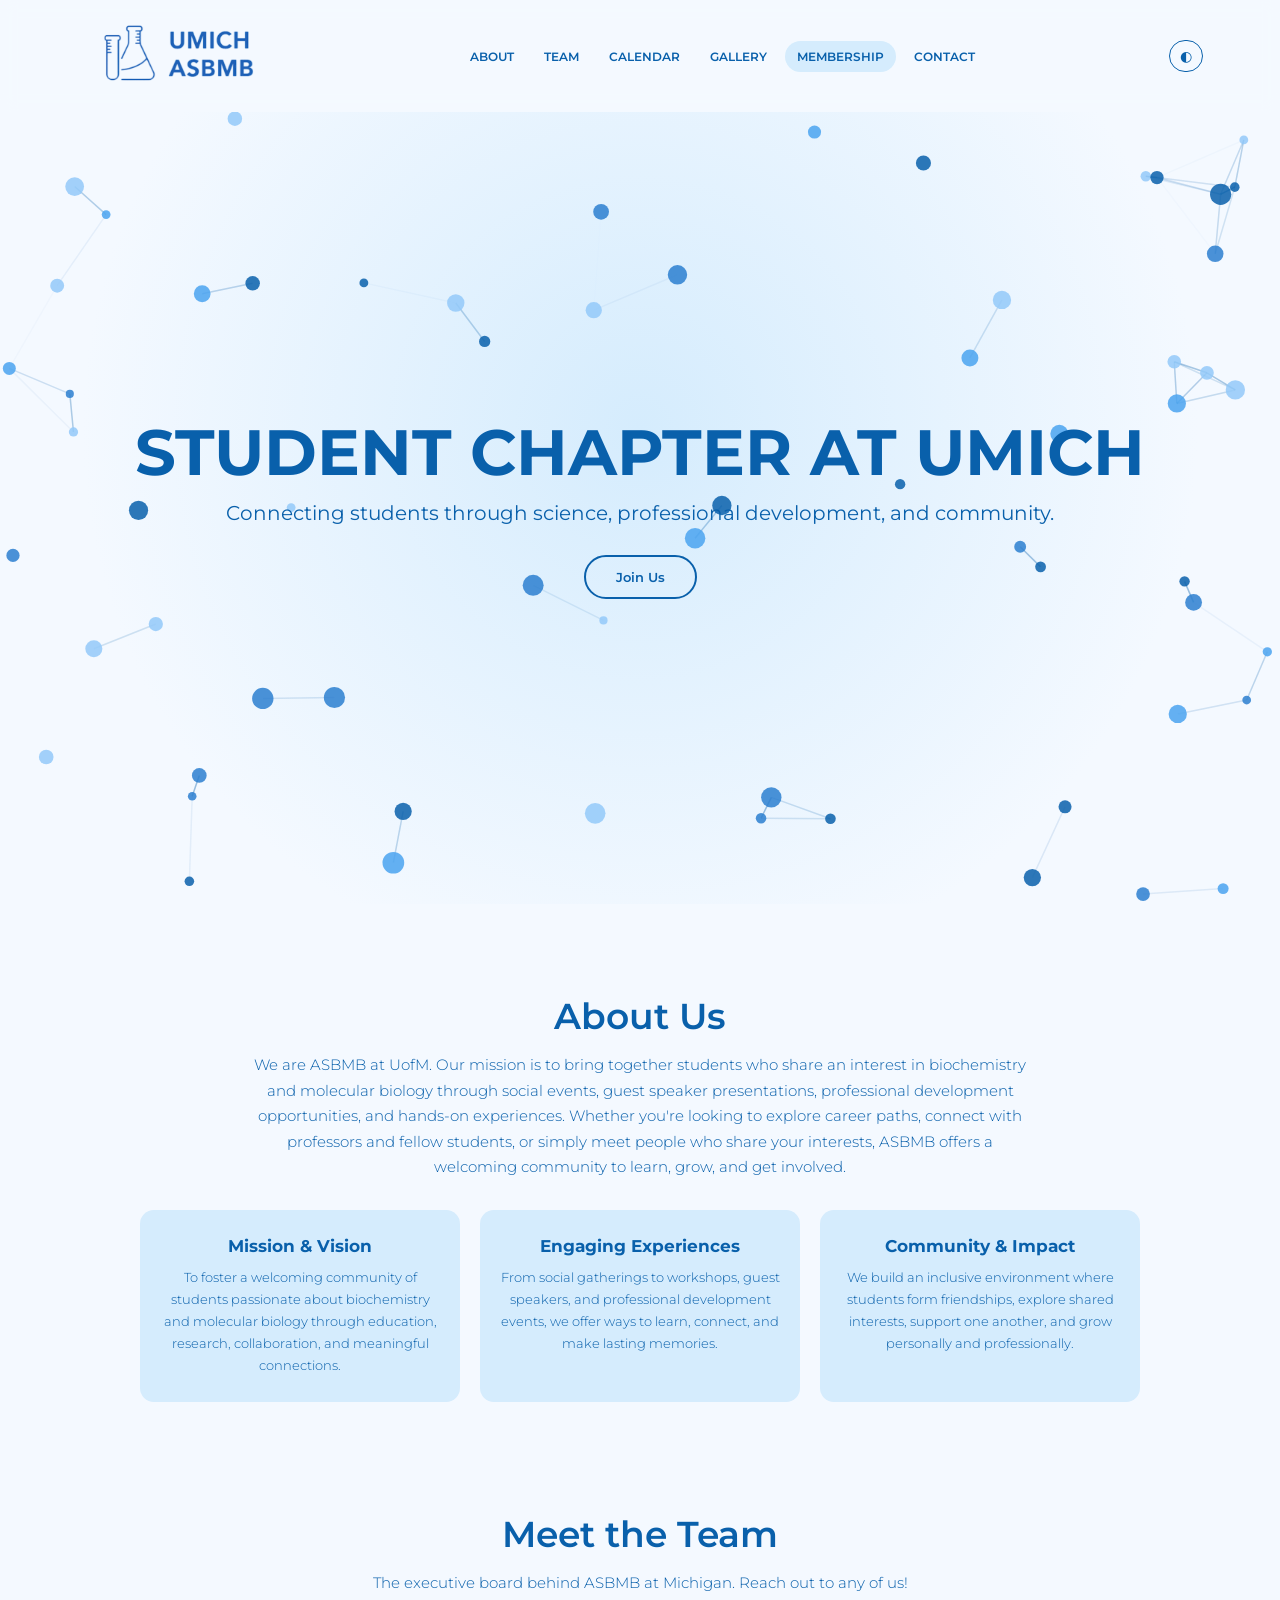
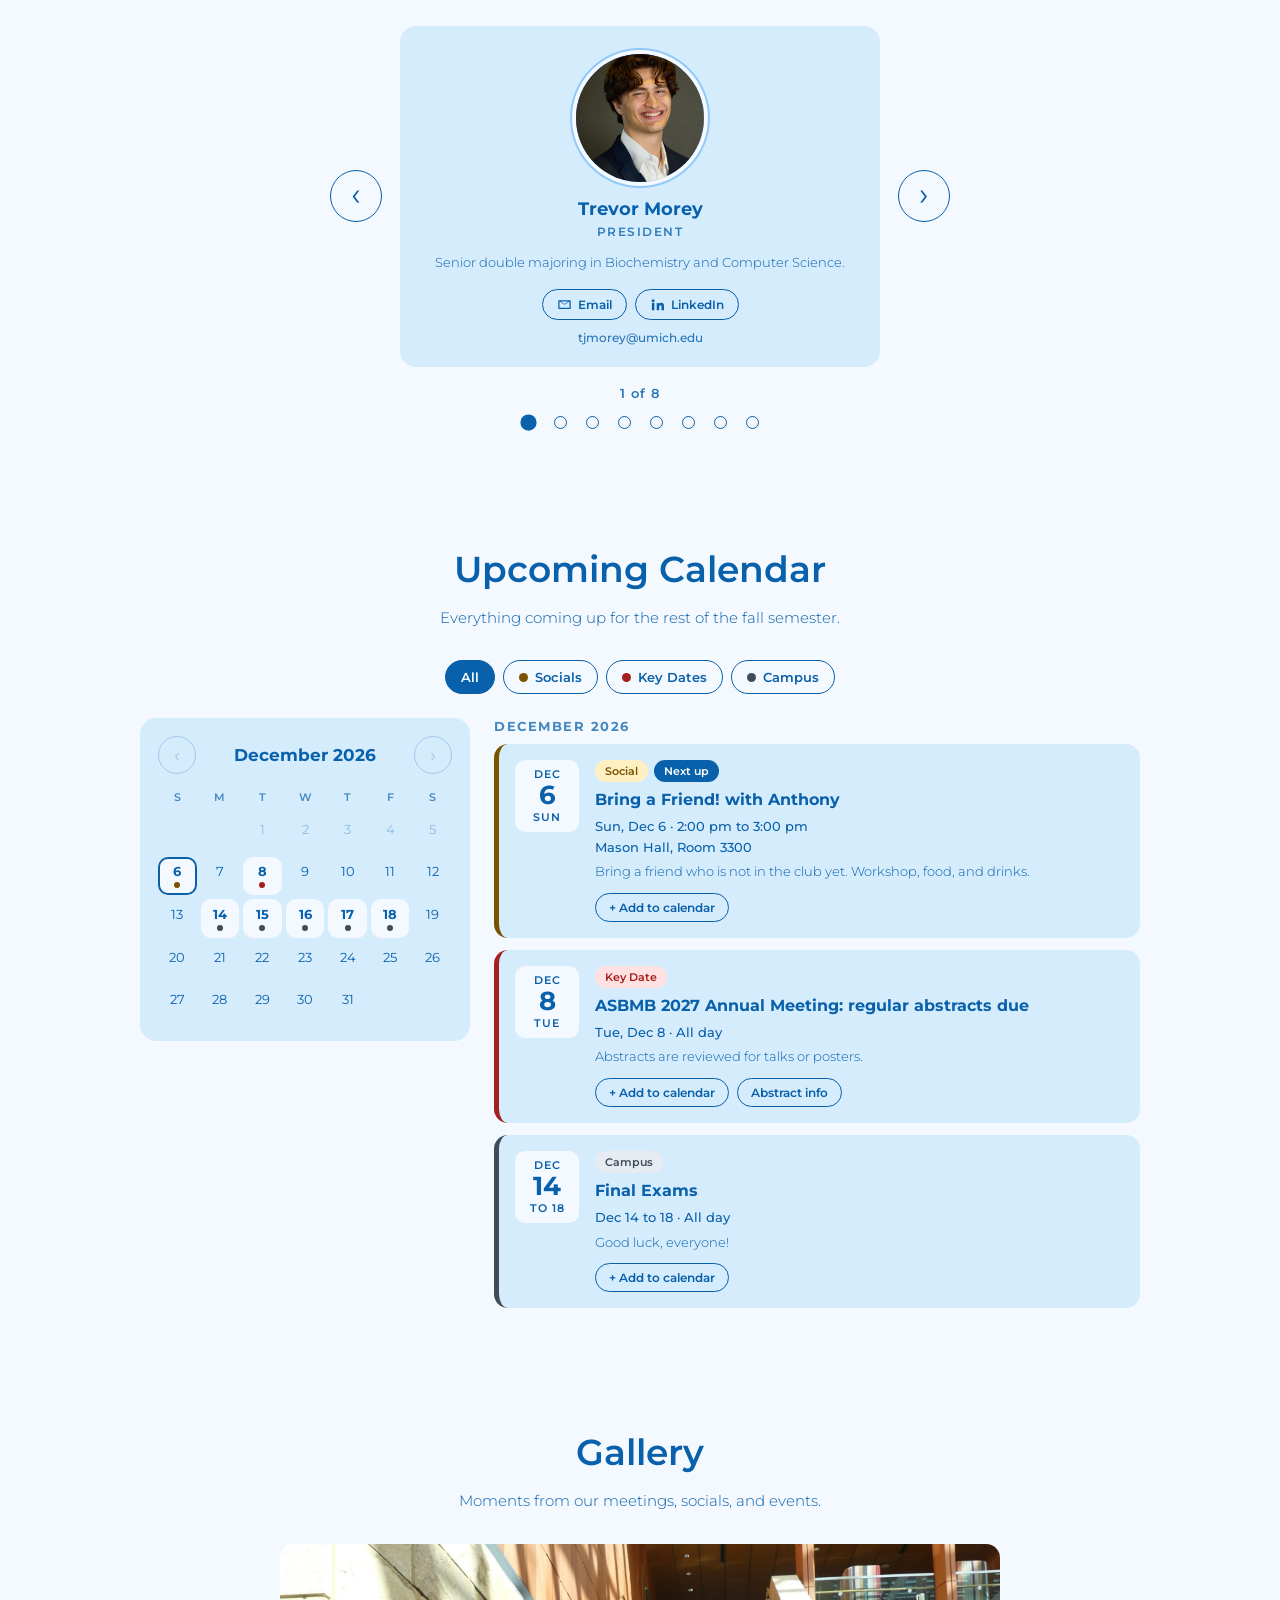
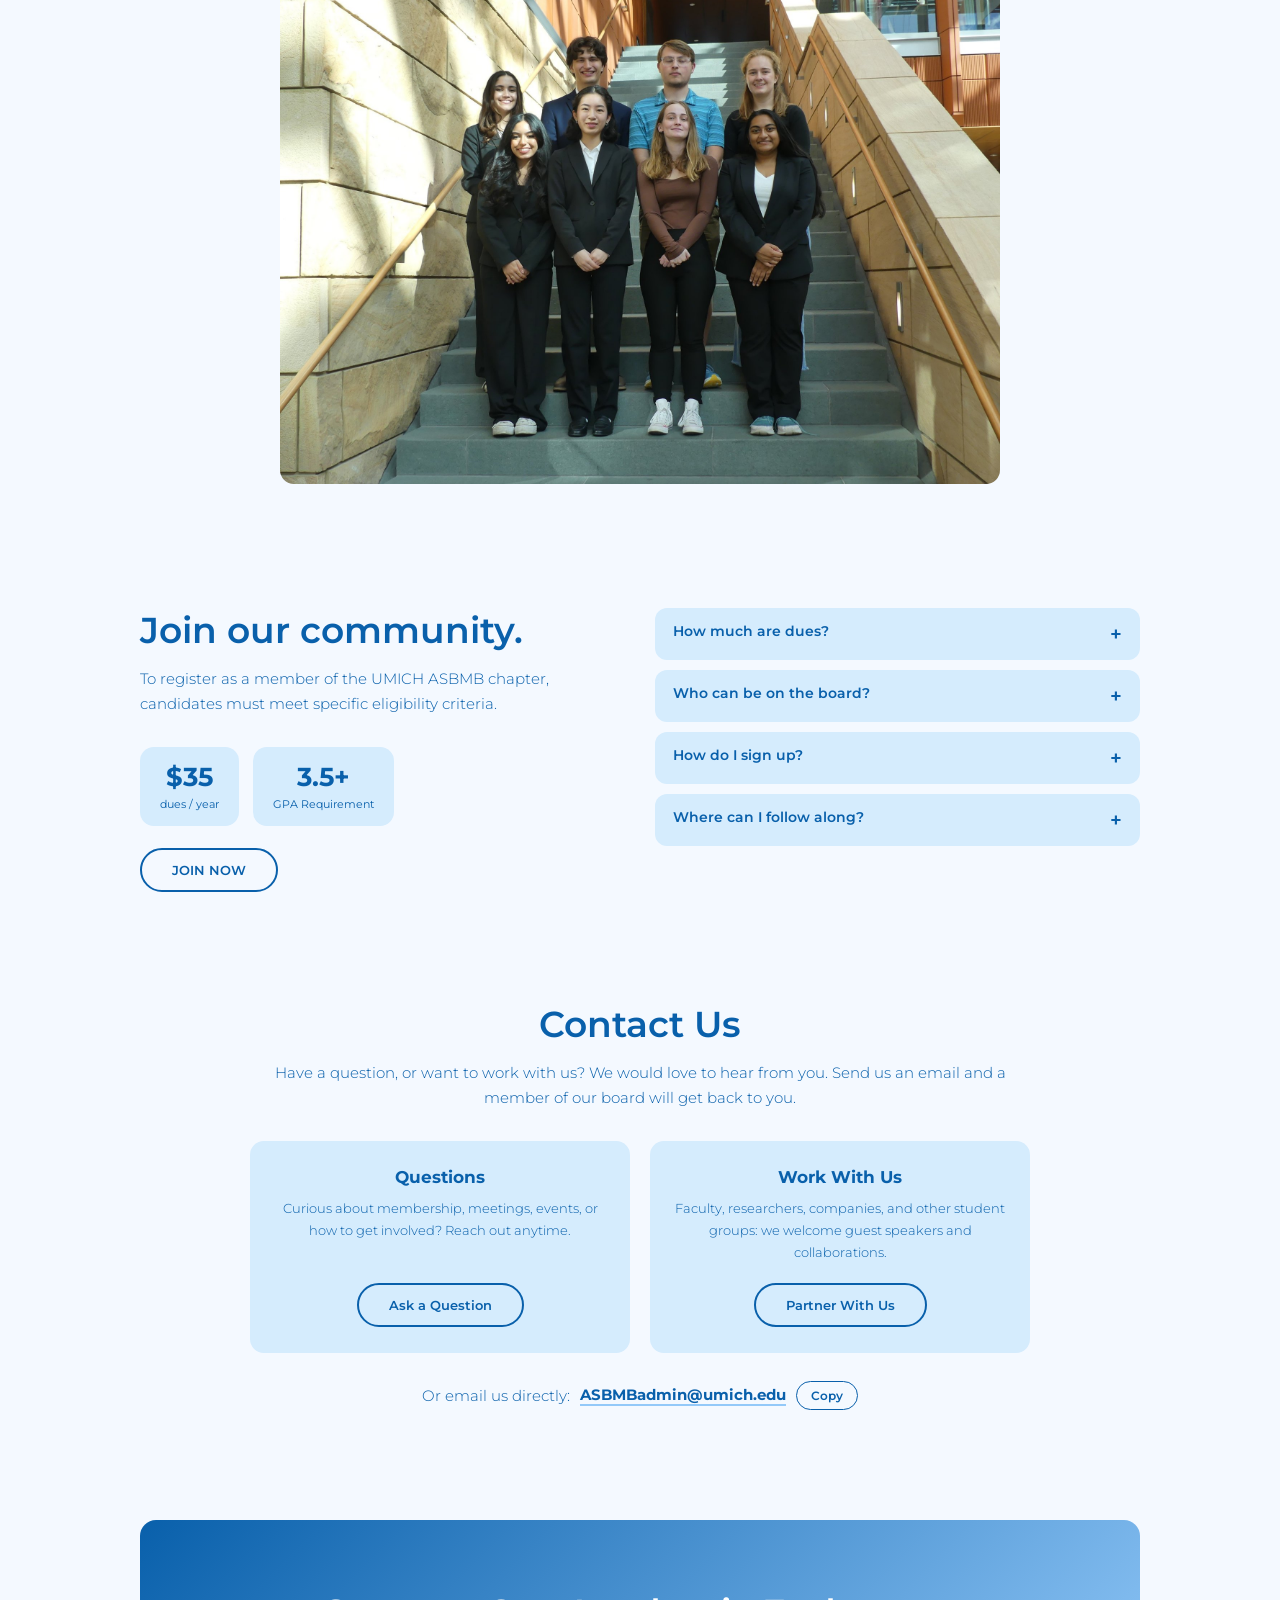
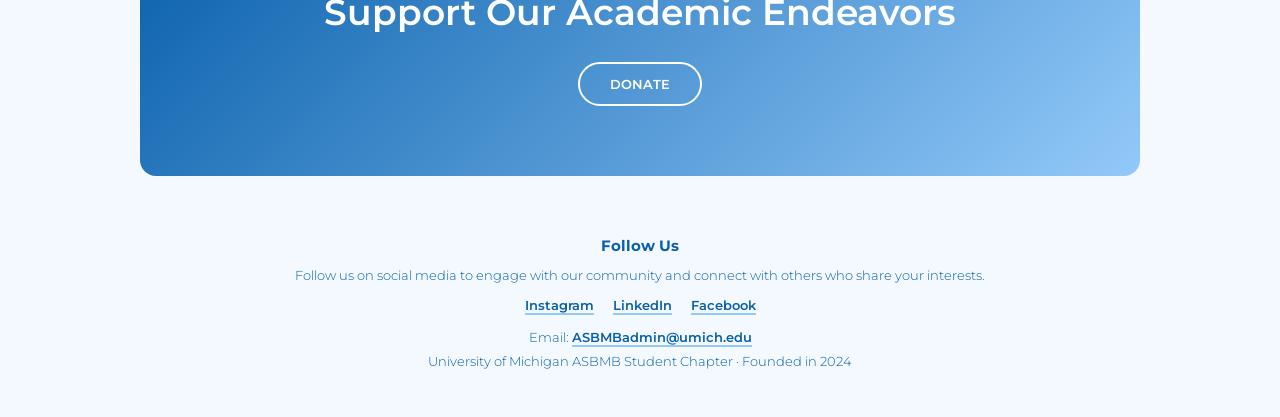
==== commit 455db057: "Add files via upload" ====
--- a/index.html
+++ b/index.html
@@ -27,6 +27,11 @@
      </a>
     </li>
     <li>
+     <a class="l" href="#team">
+      TEAM
+     </a>
+    </li>
+    <li>
      <a class="l" href="#events">
       CALENDAR
      </a>
@@ -78,7 +83,7 @@
     About Us
    </h2>
    <p class="lead rv">
-We are the University of Michigan’s student chapter of the American Society for Biochemistry and Molecular Biology (ASBMB). Our mission is to bring together students who share an interest in biochemistry and molecular biology through social events, guest speaker presentations, professional development opportunities, and hands-on experiences. Whether you're looking to explore career paths, connect with professors and fellow students, or simply meet people who share your interests, ASBMB offers a welcoming community to learn, grow, and get involved.   </p>
+We are ASBMB at UofM. Our mission is to bring together students who share an interest in biochemistry and molecular biology through social events, guest speaker presentations, professional development opportunities, and hands-on experiences. Whether you're looking to explore career paths, connect with professors and fellow students, or simply meet people who share your interests, ASBMB offers a welcoming community to learn, grow, and get involved.   </p>
    <div class="grid">
     <div class="card rv">
 
@@ -105,6 +110,26 @@
      <p>
       We build an inclusive environment where students form friendships, explore shared interests, support one another, and grow personally and professionally.
      </p>
+    </div>
+   </div>
+  </section>
+  <!-- Meet the Team: the people themselves live in script.js (look for TEAM) -->
+  <section class="s" id="team">
+   <h2 class="rv">
+    Meet the Team
+   </h2>
+   <p class="lead rv">
+    The executive board behind ASBMB at Michigan. Reach out to any of us!
+   </p>
+   <div class="team-wrap rv">
+    <div aria-label="Executive board members" aria-roledescription="carousel" class="team-carousel" id="team-carousel" role="region">
+     <button aria-label="Previous person" class="team-arrow" id="team-prev" type="button">&lsaquo;</button>
+     <div class="team-stage" id="team-stage">
+     </div>
+     <button aria-label="Next person" class="team-arrow" id="team-next" type="button">&rsaquo;</button>
+    </div>
+    <p aria-live="polite" class="team-count" id="team-count"></p>
+    <div aria-label="Choose a board member" class="team-dots" id="team-dots" role="group">
     </div>
    </div>
   </section>
--- a/style.css
+++ b/style.css
@@ -685,3 +685,51 @@
 .copy-btn:focus-visible, .contact-email a:focus-visible, .footer-email:focus-visible { outline:3px solid #f9bb46; outline-offset:2px }
 .footer-email { color:var(--ink); font-weight:600; text-decoration:none; border-bottom:2px solid var(--soft) }
 .footer-email:hover { color:var(--soft) }
+
+/* ============================================================================
+   MEET THE TEAM
+   Cards with a round photo, name, role, description, and contact buttons.
+   ============================================================================ */
+.team-grid { display:grid; grid-template-columns:repeat(auto-fit,minmax(230px,1fr)); gap:20px }
+.team-card { display:flex; flex-direction:column; align-items:center; background:var(--card); border-radius:16px; padding:28px 20px 22px; text-align:center; transition:.4s }
+.team-card:hover { box-shadow:0 0 24px var(--soft); transform:translateY(-4px) }
+.team-photo { position:relative; width:128px; height:128px; border-radius:50%; overflow:hidden; margin-bottom:16px; background:linear-gradient(135deg,var(--ink),var(--soft)); box-shadow:0 0 0 4px var(--bg), 0 0 0 6px var(--soft) }
+.team-photo::before { content:attr(data-initials); position:absolute; inset:0; display:grid; place-items:center; font-size:38px; font-weight:700; letter-spacing:1px; color:var(--on) }
+.team-photo img { position:relative; display:block; width:100%; height:100%; object-fit:cover; background:var(--card) }
+.team-card h3 { font-size:18px; margin-bottom:4px }
+.team-role { font-size:12px; font-weight:600; letter-spacing:1.5px; text-transform:uppercase; opacity:.8; margin-bottom:12px }
+.team-about { font-size:13px; line-height:1.7; font-weight:300; flex:1; margin-bottom:16px }
+.team-links { display:flex; flex-wrap:wrap; justify-content:center; gap:8px }
+.team-link { display:inline-flex; align-items:center; gap:6px; font-size:12px; font-weight:600; color:var(--ink); text-decoration:none; border:1.5px solid var(--ink); border-radius:20px; padding:7px 14px; transition:.2s }
+.team-link svg { width:15px; height:15px; fill:currentColor }
+.team-link:hover { background:var(--ink); color:var(--on) }
+.team-link:focus-visible { outline:3px solid #f9bb46; outline-offset:2px }
+.team-email { font-size:12px; font-weight:500; margin-top:10px; opacity:.85; word-break:break-all }
+@media (max-width:420px) { .team-photo { width:112px; height:112px } }
+
+/* One person at a time, with arrows on each side and dots underneath. */
+.team-carousel { display:flex; align-items:center; justify-content:center; gap:18px; max-width:620px; margin:0 auto }
+.team-stage { flex:1; min-width:0; display:grid }
+.team-stage .team-card { grid-area:1 / 1; visibility:hidden }   /* all cards share one spot, so the box keeps the height of the tallest */
+.team-stage .team-card.active { visibility:visible }
+.team-stage .team-card.from-right { animation:team-in-right .45s ease }
+.team-stage .team-card.from-left { animation:team-in-left .45s ease }
+@keyframes team-in-right { from { opacity:0; transform:translateX(40px) } to { opacity:1; transform:none } }
+@keyframes team-in-left { from { opacity:0; transform:translateX(-40px) } to { opacity:1; transform:none } }
+.team-arrow { flex:0 0 auto; display:grid; place-items:center; width:52px; height:52px; padding:0 0 4px; border-radius:50%; border:1.5px solid var(--ink); background:var(--bg); color:var(--ink); font-size:32px; line-height:1; cursor:pointer; transition:.2s }
+.team-arrow:hover { background:var(--ink); color:var(--on); transform:scale(1.06) }
+.team-count { font-size:13px; font-weight:600; letter-spacing:1px; margin-top:18px; opacity:.85 }
+.team-dots { display:flex; flex-wrap:wrap; justify-content:center; gap:4px; margin-top:8px }
+.team-dot { display:grid; place-items:center; width:28px; height:28px; padding:0; border:0; background:none; cursor:pointer }
+.team-dot::before { content:""; width:11px; height:11px; border-radius:50%; border:1.5px solid var(--ink); transition:.2s }
+.team-dot:hover::before { background:var(--soft) }
+.team-dot[aria-current="true"]::before { background:var(--ink); transform:scale(1.25) }
+.team-arrow:focus-visible, .team-dot:focus-visible { outline:3px solid #f9bb46; outline-offset:2px; border-radius:50% }
+@media (max-width:520px) {
+  .team-carousel { gap:8px }
+  .team-arrow { width:40px; height:40px; font-size:26px }
+  .team-stage .team-card { padding:24px 14px 20px }
+}
+@media (prefers-reduced-motion: reduce) {
+  .team-stage .team-card.from-right, .team-stage .team-card.from-left { animation:none }
+}
